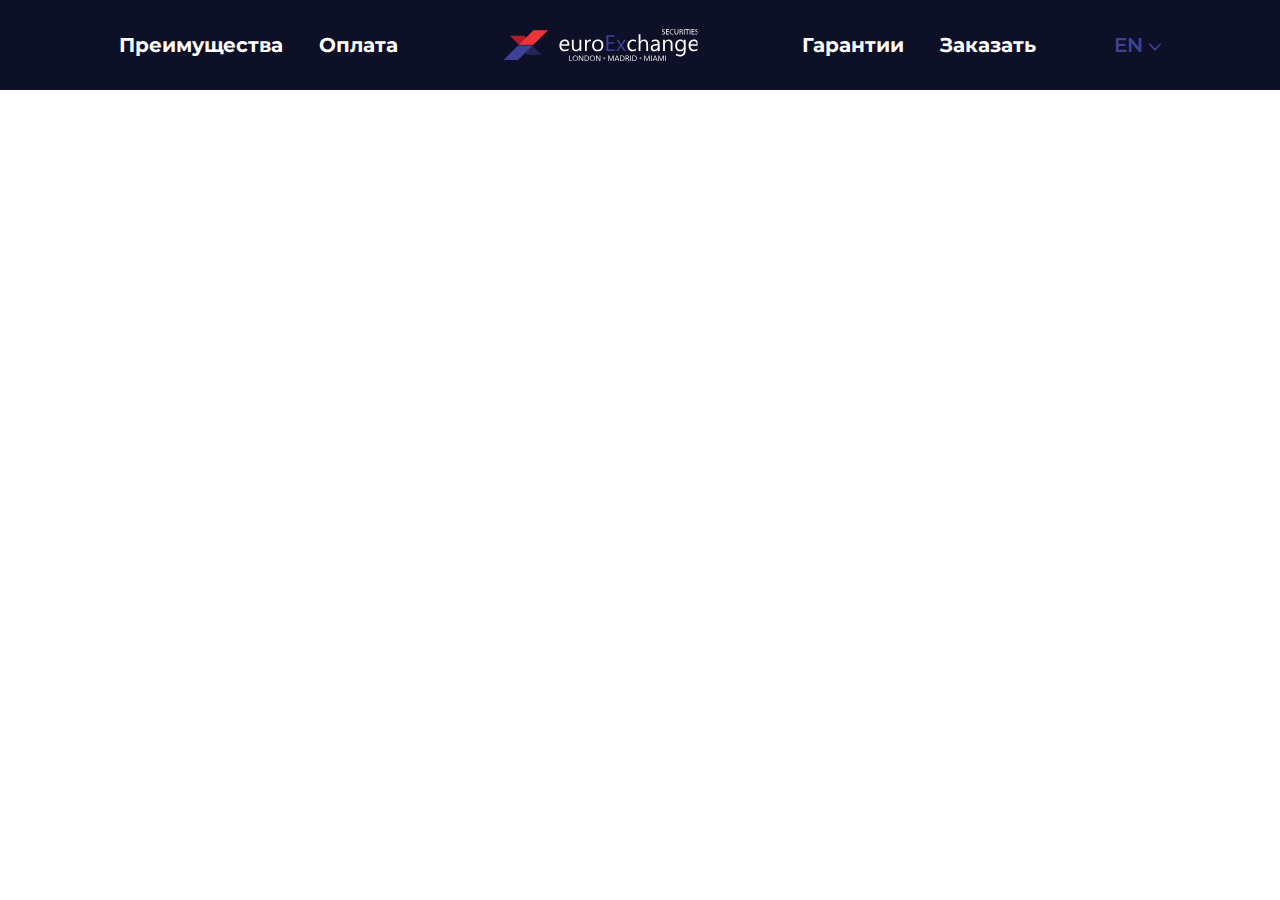
==== index.html @ 2d54ee31 "Add files via upload" ====
<!DOCTYPE html>
<html lang="ru">

<head>
	<meta charset="UTF-8">
	<meta http-equiv="X-UA-Compatible" content="IE=edge">
	<meta name="viewport" content="width=device-width, initial-scale=1.0">
	<title data-lang="home_page-title">euroExchange</title>
	<link rel="stylesheet" href="css/style.min.css">
</head>

<body>
	<div class="wrapper">
		<header class="header">
			<div class="header__container">
				<div class="header__logo-mobile">
					<a href="#" class="menu__link menu__link_logo">
						<img src="./img/header/logo.svg" alt="Логотип euro">
					</a>
				</div>
				<div class="header__menu menu">
					<nav class="menu__body">
						<ul class="menu__list">
							<li class="menu__item"><a href="#" class="menu__link">Преимущества</a></li>
							<li class="menu__item"><a href="#" class="menu__link">Оплата</a></li>
							<li class="menu__item menu__item_logo">
								<a href="#" class="menu__link menu__link_logo">
									<img src="./img/header/logo.svg" alt="Логотип euro">
								</a>
							</li>
							<li class="menu__item"><a href="#" class="menu__link">Гарантии</a></li>
							<li class="menu__item"><a href="#" class="menu__link">Заказать</a></li>
						</ul>
					</nav>
				</div>
				<div class="header__actions  actions-header__dropdown">
					<div class="actions-header__select">
						<span class="actions-header__selected">EN</span>
						<div class="actions-header__caret">
							<svg width="12" height="10" viewBox="0 0 10 6" fill="" xmlns="http://www.w3.org/2000/svg">
								<path
									d="M0.197629 0.207851C0.329381 0.0692835 0.485376 -4.15897e-07 0.665613 -4.08019e-07C0.84585 -4.00141e-07 1.00167 0.0692836 1.13307 0.207852L4.99341 4.26789L8.86693 0.193995C8.9899 0.0646649 9.14361 -3.7434e-08 9.32806 -2.93713e-08C9.51252 -2.13086e-08 9.67062 0.069284 9.80237 0.207852C9.93412 0.34642 10 0.510484 10 0.700045C10 0.889606 9.93412 1.05349 9.80237 1.19168L5.36232 5.84757C5.30962 5.90299 5.25253 5.94235 5.19104 5.96563C5.12956 5.98891 5.06368 6.00036 4.99341 5.99999C4.92314 5.99999 4.85727 5.98835 4.79578 5.96507C4.7343 5.94179 4.67721 5.90263 4.62451 5.84757L0.184454 1.17783C0.061485 1.0485 3.9638e-07 0.889051 4.04666e-07 0.69949C4.12952e-07 0.509929 0.0658766 0.34605 0.197629 0.207851Z"
									fill="" />
							</svg>
						</div>
					</div>
					<ul class="actions-header__menu-list">
						<li data-btn="en" class="actions-header__menu-item">EN</li>
						<li data-btn="ru" class="actions-header__menu-item">RU</li>
					</ul>
				</div>
				<button type="button" class="icon-menu"><span></span></button>
			</div>
		</header>
	</div>
	<script src="js/script.js"></script>
</body>

</html>
---- css/style.min.css ----
@import url("https://fonts.googleapis.com/css?family=Montserrat:regular,500,600,700,200italic,italic&display=swap");*{padding:0;margin:0;border:0}*,*:before,*:after{-webkit-box-sizing:border-box;box-sizing:border-box}:focus,:active{outline:none}a:focus,a:active{outline:none}nav,footer,header,aside{display:block}html,body{height:100%;width:100%;font-size:100%;line-height:1;font-size:14px;-ms-text-size-adjust:100%;-moz-text-size-adjust:100%;-webkit-text-size-adjust:100%}input,button,textarea{font-family:inherit}input::-ms-clear{display:none}button{cursor:pointer}button::-moz-focus-inner{padding:0;border:0}a,a:visited{text-decoration:none}a:hover{text-decoration:none}ul li{list-style:none}img{vertical-align:top}h1,h2,h3,h4,h5,h6{font-size:inherit;font-weight:inherit}table{border-collapse:collapse;border-spacing:0}body{font-family:"Montserrat", sans-serif;font-size:20px;color:#0e1028}[class*="__container"]{max-width:1200px;margin:0 auto;padding:0 15px}.wrapper{display:-webkit-box;display:-ms-flexbox;display:flex;-webkit-box-orient:vertical;-webkit-box-direction:normal;-ms-flex-direction:column;flex-direction:column;min-height:100%;overflow:hidden}.header{background:#0e1028}.header__container{display:-webkit-box;display:-ms-flexbox;display:flex;-webkit-box-align:center;-ms-flex-align:center;align-items:center;-webkit-box-pack:center;-ms-flex-pack:center;justify-content:center;min-height:60px;padding:10px 15px}@media (max-width: 992px){.header__container{-webkit-box-pack:start;-ms-flex-pack:start;justify-content:start}}.header__logo-mobile{z-index:10;width:165px;display:none}.header__logo-mobile img{max-width:100%}@media (max-width: 992px){.header__logo-mobile{display:block;margin-right:auto}}.header__menu:not(:last-child){margin-right:78px}@media (max-width: 1080px){.header__menu:not(:last-child){margin-right:36px}}@media (max-width: 992px){.header__actions_pc{display:none}}@media (max-width: 992px){.menu__body{z-index:2;position:fixed;width:100%;height:100%;top:-100%;left:0;background:#0e1028;padding:130px 30px 30px 30px;-webkit-transition:all 0.3s ease 0s;transition:all 0.3s ease 0s;overflow:auto}.menu__body::before{content:"";z-index:2;position:fixed;width:100%;top:-100%;left:0;height:85px;background:#0a0c1d;z-index:2;-webkit-transition:all 0.3s ease 0s;transition:all 0.3s ease 0s}}@media (max-width: 992px) and (max-width: 992px){.menu__body::before{height:80px}}@media (max-width: 992px){.menu__body._active{top:0}.menu__body._active::before{content:"";top:0}}.menu__list{display:block;text-align:center}@media (min-width: 993px){.menu__list{display:-webkit-box;display:-ms-flexbox;display:flex;-ms-flex-wrap:wrap;flex-wrap:wrap;-webkit-box-align:center;-ms-flex-align:center;align-items:center;-webkit-column-gap:36px;column-gap:36px}}.menu__item_logo{padding:0 68px}@media (max-width: 1080px){.menu__item_logo{padding:0px}}@media (max-width: 992px){.menu__item_logo{display:none}}@media (max-width: 992px){.menu__item{margin-bottom:30px}}.menu__link{color:#fff;font-weight:700;-webkit-transition:color 0.3s ease 0s;transition:color 0.3s ease 0s}@media (any-hover: hover){.menu__link:hover{color:#ff464f}}@media (max-width: 992px){.menu__link{font-size:30px}}.actions-header__dropdown{min-width:45px;position:relative}.actions-header__select{display:-webkit-box;display:-ms-flexbox;display:flex;gap:6px;-webkit-box-align:center;-ms-flex-align:center;align-items:center;cursor:pointer}.actions-header__selected{color:#3e4194;font-weight:600;-webkit-transition:color 0.3s ease 0s;transition:color 0.3s ease 0s}@media (any-hover: hover){.actions-header__selected:hover{color:#ff464f}}.actions-header__caret{fill:#3e4194;-webkit-transition:fill, -webkit-transform 0.3s ease 0s;transition:fill, -webkit-transform 0.3s ease 0s;transition:fill, transform 0.3s ease 0s;transition:fill, transform 0.3s ease 0s, -webkit-transform 0.3s ease 0s}.actions-header__caret.caret-rotate{-webkit-transform:rotate(180deg);transform:rotate(180deg)}@media (any-hover: hover){.actions-header__caret{-webkit-transition:fill 0.3s ease 0s;transition:fill 0.3s ease 0s}.actions-header__caret:hover{fill:#ff464f}}.actions-header__menu-list{padding:10px 5px;background:#0e1028;border-radius:4px;color:#fff;position:absolute;top:22px;left:43%;width:100%;-webkit-transform:translateX(-43%);transform:translateX(-43%);opacity:0;display:none;-webkit-transition:0.3s;transition:0.3s;z-index:1}.actions-header__menu-list.menu-open{display:block;opacity:1}.actions-header__menu-item{padding:3px 5px;border-radius:4px;cursor:pointer;-webkit-transition:all 0.3s ease 0s;transition:all 0.3s ease 0s}.actions-header__menu-item:not(:last-child){margin-bottom:18px}.actions-header__menu-item.active{background:#3e4194}@media (any-hover: hover){.actions-header__menu-item.active:hover{background:#ff464f;color:#fff}}.icon-menu{display:none;margin-left:15px}@media (max-width: 992px){.icon-menu{background:transparent;padding:11px;display:block;position:relative;width:30px;-webkit-box-flex:0;-ms-flex:0 0 30px;flex:0 0 30px;height:18px;z-index:5;cursor:pointer}.icon-menu span,.icon-menu::before,.icon-menu::after{content:"";-webkit-transition:all 0.3s ease 0s;transition:all 0.3s ease 0s;right:0;position:absolute;width:100%;height:4px;border-radius:3px;background-color:#fff}.icon-menu::before{top:0}.icon-menu::after{bottom:0}.icon-menu span{top:calc(46% - 1px)}.icon-menu._active span{width:0px}.icon-menu._active::before{top:calc(50% - 0.5px);-webkit-transform:rotate(-45deg);transform:rotate(-45deg)}.icon-menu._active::after{bottom:calc(50% - 3px);-webkit-transform:rotate(45deg);transform:rotate(45deg)}}
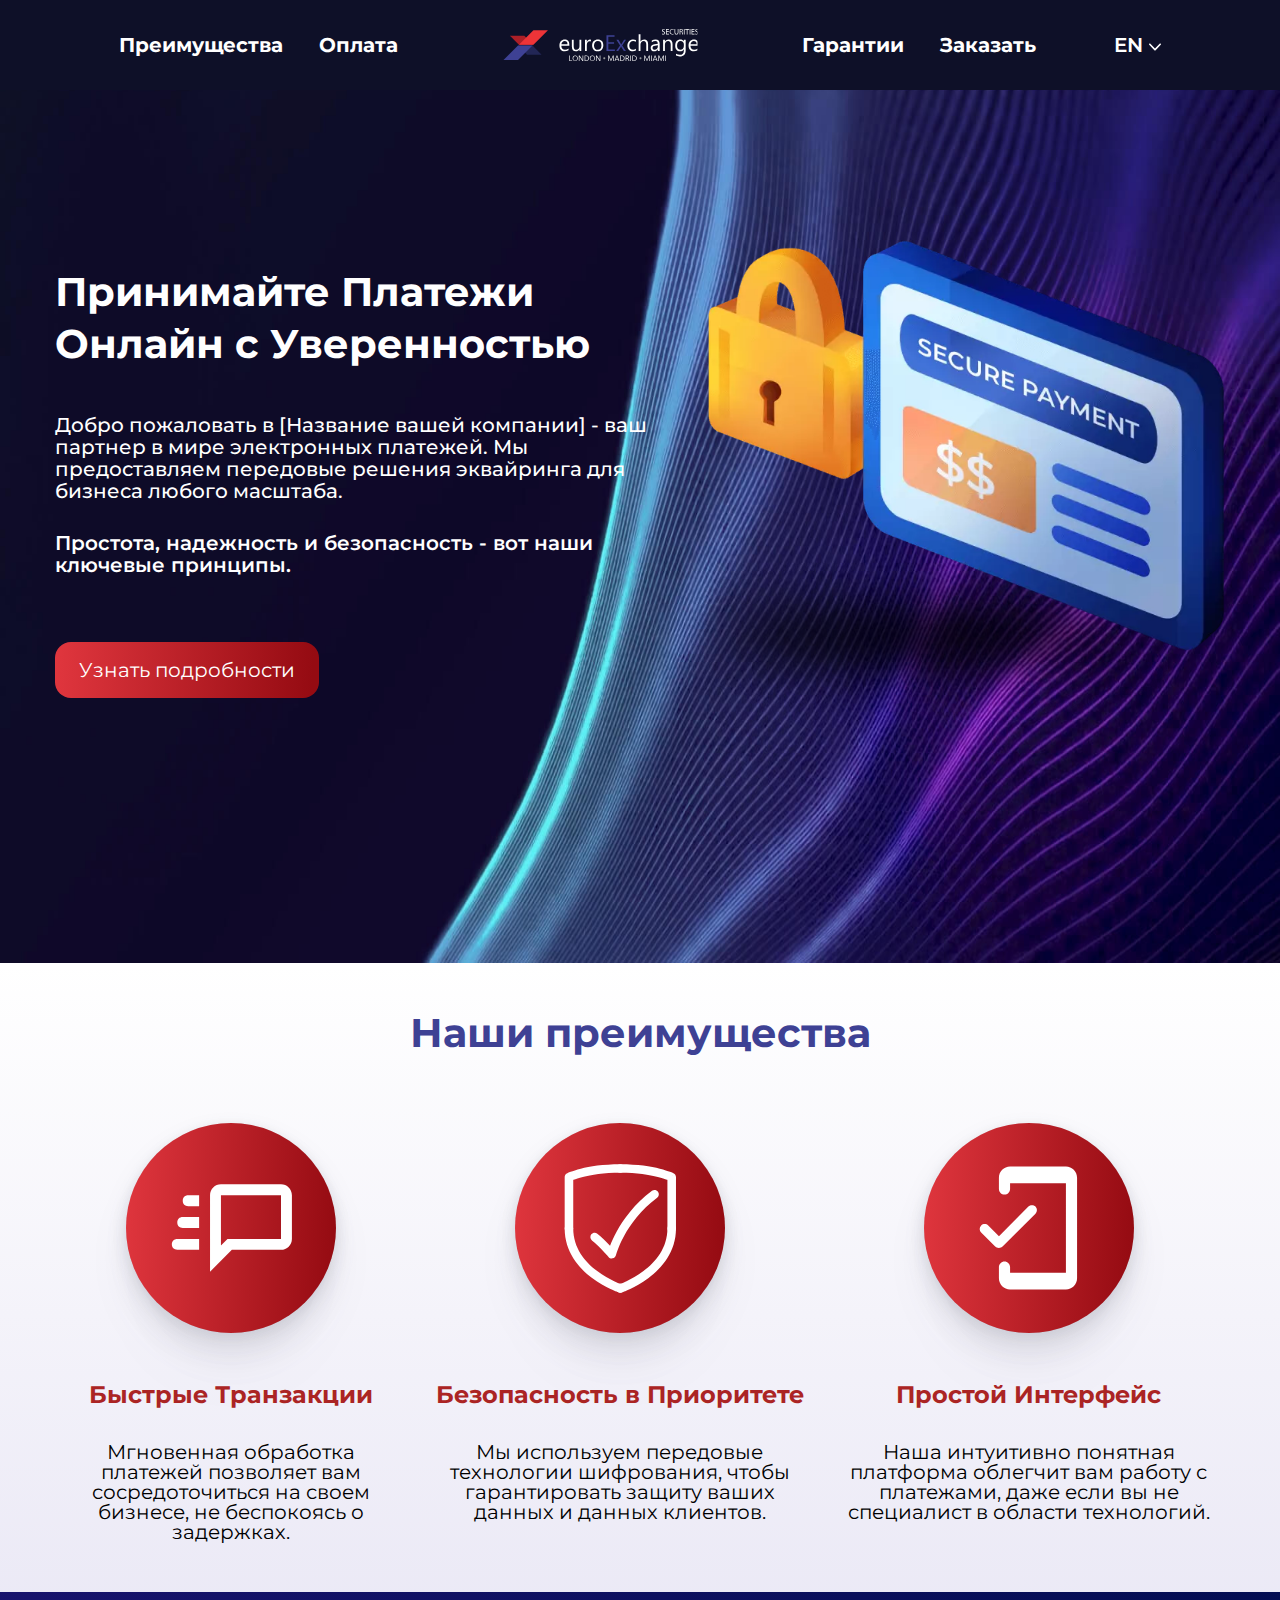
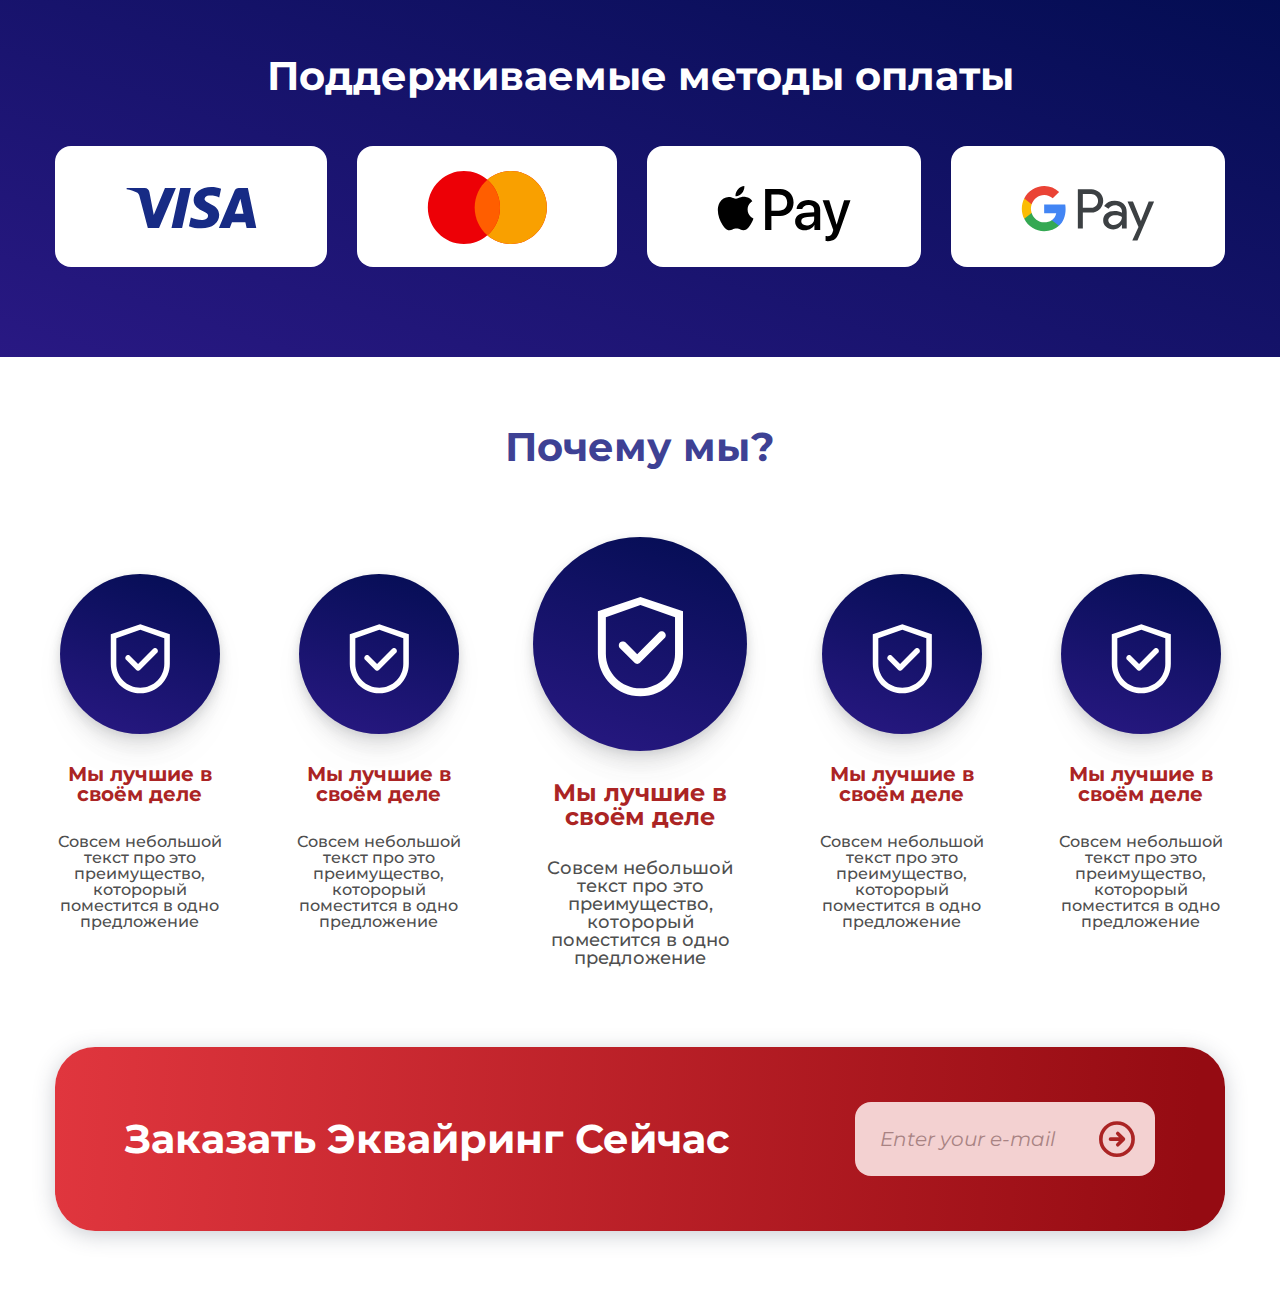
==== commit e3f4bb72: "Add files via upload" ====
--- a/index.html
+++ b/index.html
@@ -52,6 +52,166 @@
 				<button type="button" class="icon-menu"><span></span></button>
 			</div>
 		</header>
+		<main class="main">
+			<section class="hero">
+				<div class="hero__container">
+					<div class="hero__content">
+						<h1 class="hero__title title title_w">Принимайте Платежи Онлайн с Уверенностью</h1>
+						<p class="hero__desc">
+							Добро пожаловать в [Название вашей компании] - ваш партнер в мире электронных
+							платежей. Мы предоставляем передовые решения эквайринга для бизнеса любого
+							масштаба.<br>
+							<span> Простота, надежность и безопасность - вот наши ключевые принципы.</span>
+						</p>
+						<a href="#" class="hero__btn btn">Узнать подробности</a>
+					</div>
+					<picture class="hero__picture">
+						<source class="hero__img" type="image/webp" srcset="./img/hero/01.webp">
+						<img class="hero__img" src="./img/hero/01.png" alt="Защита платежей">
+					</picture>
+				</div>
+			</section>
+			<section class="advantages">
+				<div class="advantages__container">
+					<h2 class="advantages__title title title_blue">Наши преимущества</h2>
+					<div class="advantages__row">
+						<div class="advantages__column">
+							<div class="advantages__item">
+								<div class="advantages__icon">
+									<img src="./img/advantages/01.svg" alt="Быстрые транзакции">
+								</div>
+								<h3 class="advantages__label">Быстрые Транзакции</h3>
+								<p class="advantages__desc">
+									Мгновенная обработка платежей позволяет вам сосредоточиться на своем бизнесе, не беспокоясь о
+									задержках.
+								</p>
+							</div>
+						</div>
+						<div class="advantages__column">
+							<div class="advantages__item">
+								<div class="advantages__icon">
+									<img src="./img/advantages/02.svg" alt="Безопасность в Приоритете">
+								</div>
+								<h3 class="advantages__label">Безопасность в Приоритете</h3>
+								<p class="advantages__desc">
+									Мы используем передовые технологии шифрования, чтобы гарантировать
+									защиту ваших данных и данных клиентов.
+								</p>
+							</div>
+						</div>
+						<div class="advantages__column">
+							<div class="advantages__item">
+								<div class="advantages__icon">
+									<img src="./img/advantages/03.svg" alt="Быстрые транзакции">
+								</div>
+								<h3 class="advantages__label">Простой Интерфейс</h3>
+								<p class="advantages__desc">
+									Наша интуитивно понятная платформа облегчит вам работу с платежами,
+									даже если вы не специалист в области технологий.
+								</p>
+							</div>
+						</div>
+					</div>
+				</div>
+			</section>
+			<section class="payment">
+				<div class="payment__container">
+					<h2 class="payment__title title title_w">Поддерживаемые методы оплаты</h2>
+					<div class="payment__row">
+						<div class="payment__item">
+							<img src="./img/payment/01.svg" alt="Visa">
+						</div>
+						<div class="payment__item">
+							<img src="./img/payment/02.svg" alt="Mastercard">
+						</div>
+						<div class="payment__item">
+							<img src="./img/payment/03.svg" alt="ApplePay">
+						</div>
+						<div class="payment__item">
+							<img src="./img/payment/04.svg" alt="GooglePay">
+						</div>
+					</div>
+				</div>
+			</section>
+			<section class="why-us">
+				<div class="why-us__container">
+					<h2 class="why-us__title title title_blue">Почему мы?</h2>
+					<div class="why-us__row">
+						<div class="why-us__column">
+							<div class="why-us__item">
+								<div class="why-us__icon">
+									<img src="./img/why-us/01.svg" alt="Отличительная черта">
+								</div>
+								<h3 class="why-us__label">Мы лучшие в своём деле</h3>
+								<p class="why-us__desc">
+									Совсем небольшой текст про это преимущество, которорый поместится в одно
+									предложение
+								</p>
+							</div>
+						</div>
+						<div class="why-us__column">
+							<div class="why-us__item">
+								<div class="why-us__icon">
+									<img src="./img/why-us/01.svg" alt="Отличительная черта">
+								</div>
+								<h3 class="why-us__label">Мы лучшие в своём деле</h3>
+								<p class="why-us__desc">
+									Совсем небольшой текст про это преимущество, которорый поместится в одно
+									предложение
+								</p>
+							</div>
+						</div>
+						<div class="why-us__column why-us__column_main">
+							<div class="why-us__item">
+								<div class="why-us__icon why-us__icon_main">
+									<img src="./img/why-us/01.svg" alt="Отличительная черта">
+								</div>
+								<h3 class="why-us__label why-us__label_main">Мы лучшие в своём деле</h3>
+								<p class="why-us__desc why-us__desc_main">
+									Совсем небольшой текст про это преимущество, которорый поместится в одно
+									предложение
+								</p>
+							</div>
+						</div>
+						<div class="why-us__column">
+							<div class="why-us__item">
+								<div class="why-us__icon">
+									<img src="./img/why-us/01.svg" alt="Отличительная черта">
+								</div>
+								<h3 class="why-us__label">Мы лучшие в своём деле</h3>
+								<p class="why-us__desc">
+									Совсем небольшой текст про это преимущество, которорый поместится в одно
+									предложение
+								</p>
+							</div>
+						</div>
+						<div class="why-us__column">
+							<div class="why-us__item">
+								<div class="why-us__icon">
+									<img src="./img/why-us/01.svg" alt="Отличительная черта">
+								</div>
+								<h3 class="why-us__label">Мы лучшие в своём деле</h3>
+								<p class="why-us__desc">
+									Совсем небольшой текст про это преимущество, которорый поместится в одно
+									предложение
+								</p>
+							</div>
+						</div>
+					</div>
+					<form class="why-us__form">
+						<div class="why-us__wrapper">
+							<h2 class="why-us__title why-us__title_nb title title_w">Заказать Эквайринг Сейчас</h2>
+							<label for="" class="why-us__label">
+								<input type="email" required placeholder="Enter your e-mail" class="why-us__input">
+								<button class="why-us__form-btn">
+									<img src="./img/why-us/btn.svg" alt="Кнопка отправить">
+								</button>
+							</label>
+						</div>
+					</form>
+				</div>
+			</section>
+		</main>
 	</div>
 	<script src="js/script.js"></script>
 </body>
--- a/css/style.min.css
+++ b/css/style.min.css
@@ -1,6 +1,6 @@
-@import url("https://fonts.googleapis.com/css?family=Montserrat:regular,500,600,700,200italic,italic&display=swap");*{padding:0;margin:0;border:0}*,*:before,*:after{-webkit-box-sizing:border-box;box-sizing:border-box}:focus,:active{outline:none}a:focus,a:active{outline:none}nav,footer,header,aside{display:block}html,body{height:100%;width:100%;font-size:100%;line-height:1;font-size:14px;-ms-text-size-adjust:100%;-moz-text-size-adjust:100%;-webkit-text-size-adjust:100%}input,button,textarea{font-family:inherit}input::-ms-clear{display:none}button{cursor:pointer}button::-moz-focus-inner{padding:0;border:0}a,a:visited{text-decoration:none}a:hover{text-decoration:none}ul li{list-style:none}img{vertical-align:top}h1,h2,h3,h4,h5,h6{font-size:inherit;font-weight:inherit}table{border-collapse:collapse;border-spacing:0}body{font-family:"Montserrat", sans-serif;font-size:20px;color:#0e1028}[class*="__container"]{max-width:1200px;margin:0 auto;padding:0 15px}.wrapper{display:-webkit-box;display:-ms-flexbox;display:flex;-webkit-box-orient:vertical;-webkit-box-direction:normal;-ms-flex-direction:column;flex-direction:column;min-height:100%;overflow:hidden}.header{background:#0e1028}.header__container{display:-webkit-box;display:-ms-flexbox;display:flex;-webkit-box-align:center;-ms-flex-align:center;align-items:center;-webkit-box-pack:center;-ms-flex-pack:center;justify-content:center;min-height:60px;padding:10px 15px}@media (max-width: 992px){.header__container{-webkit-box-pack:start;-ms-flex-pack:start;justify-content:start}}.header__logo-mobile{z-index:10;width:165px;display:none}.header__logo-mobile img{max-width:100%}@media (max-width: 992px){.header__logo-mobile{display:block;margin-right:auto}}.header__menu:not(:last-child){margin-right:78px}@media (max-width: 1080px){.header__menu:not(:last-child){margin-right:36px}}@media (max-width: 992px){.header__actions_pc{display:none}}@media (max-width: 992px){.menu__body{z-index:2;position:fixed;width:100%;height:100%;top:-100%;left:0;background:#0e1028;padding:130px 30px 30px 30px;-webkit-transition:all 0.3s ease 0s;transition:all 0.3s ease 0s;overflow:auto}.menu__body::before{content:"";z-index:2;position:fixed;width:100%;top:-100%;left:0;height:85px;background:#0a0c1d;z-index:2;-webkit-transition:all 0.3s ease 0s;transition:all 0.3s ease 0s}}@media (max-width: 992px) and (max-width: 992px){.menu__body::before{height:80px}}@media (max-width: 992px){.menu__body._active{top:0}.menu__body._active::before{content:"";top:0}}.menu__list{display:block;text-align:center}@media (min-width: 993px){.menu__list{display:-webkit-box;display:-ms-flexbox;display:flex;-ms-flex-wrap:wrap;flex-wrap:wrap;-webkit-box-align:center;-ms-flex-align:center;align-items:center;-webkit-column-gap:36px;column-gap:36px}}.menu__item_logo{padding:0 68px}@media (max-width: 1080px){.menu__item_logo{padding:0px}}@media (max-width: 992px){.menu__item_logo{display:none}}@media (max-width: 992px){.menu__item{margin-bottom:30px}}.menu__link{color:#fff;font-weight:700;-webkit-transition:color 0.3s ease 0s;transition:color 0.3s ease 0s}@media (any-hover: hover){.menu__link:hover{color:#ff464f}}@media (max-width: 992px){.menu__link{font-size:30px}}.actions-header__dropdown{min-width:45px;position:relative}.actions-header__select{display:-webkit-box;display:-ms-flexbox;display:flex;gap:6px;-webkit-box-align:center;-ms-flex-align:center;align-items:center;cursor:pointer}.actions-header__selected{color:#3e4194;font-weight:600;-webkit-transition:color 0.3s ease 0s;transition:color 0.3s ease 0s}@media (any-hover: hover){.actions-header__selected:hover{color:#ff464f}}.actions-header__caret{fill:#3e4194;-webkit-transition:fill,+@import url("https://fonts.googleapis.com/css?family=Montserrat:regular,500,600,700,200italic,italic&display=swap");*{padding:0;margin:0;border:0}*,*:before,*:after{-webkit-box-sizing:border-box;box-sizing:border-box}:focus,:active{outline:none}a:focus,a:active{outline:none}nav,footer,header,aside{display:block}html,body{height:100%;width:100%;font-size:100%;line-height:1;font-size:14px;-ms-text-size-adjust:100%;-moz-text-size-adjust:100%;-webkit-text-size-adjust:100%}input,button,textarea{font-family:inherit}input::-ms-clear{display:none}button{cursor:pointer}button::-moz-focus-inner{padding:0;border:0}a,a:visited{text-decoration:none}a:hover{text-decoration:none}ul li{list-style:none}img{vertical-align:top}h1,h2,h3,h4,h5,h6{font-size:inherit;font-weight:inherit}table{border-collapse:collapse;border-spacing:0}body{font-family:"Montserrat", sans-serif;font-size:20px;color:#0e1028}[class*="__container"]{max-width:1200px;margin:0 auto;padding:0 15px}.title{font-size:40px;font-weight:700}@media (max-width: 992px){.title{text-align:center}.title:not(:last-child){margin-bottom:50px}}@media (max-width: 767px){.title{font-size:28px}}.title_w{color:#fff}.title_blue{color:#3e4194}.btn{display:inline-block;color:#fff;background:linear-gradient(273deg, #950b12 2.78%, #e2373f 102.26%);padding:18px 24px;border-radius:16px;-webkit-transition:-webkit-transform 0.3s ease 0s;transition:-webkit-transform 0.3s ease 0s;transition:transform 0.3s ease 0s;transition:transform 0.3s ease 0s, -webkit-transform 0.3s ease 0s;text-align:center;cursor:pointer}@media (any-hover: hover){.btn:hover{-webkit-transform:scale(1.05);transform:scale(1.05)}}@media (max-width: 992px){.btn{text-align:center}}@media (max-width: 767px){.btn{font-size:16px}}.wrapper{display:-webkit-box;display:-ms-flexbox;display:flex;-webkit-box-orient:vertical;-webkit-box-direction:normal;-ms-flex-direction:column;flex-direction:column;min-height:100%;overflow:hidden}.header{position:fixed;z-index:9999;width:100%;top:0;left:0;background:#0e1028}.header__container{display:-webkit-box;display:-ms-flexbox;display:flex;-webkit-box-align:center;-ms-flex-align:center;align-items:center;-webkit-box-pack:center;-ms-flex-pack:center;justify-content:center;min-height:60px;padding:10px 15px}@media (max-width: 992px){.header__container{-webkit-box-pack:start;-ms-flex-pack:start;justify-content:start}}.header__logo-mobile{z-index:10;width:165px;display:none}.header__logo-mobile img{max-width:100%}@media (max-width: 992px){.header__logo-mobile{display:block;margin-right:auto}}.header__menu:not(:last-child){margin-right:78px}@media (max-width: 1080px){.header__menu:not(:last-child){margin-right:36px}}@media (max-width: 992px){.header__actions_pc{display:none}}@media (max-width: 992px){.menu__body{z-index:2;position:fixed;width:100%;height:100%;top:-100%;left:0;background:#0e1028;padding:130px 30px 30px 30px;-webkit-transition:all 0.3s ease 0s;transition:all 0.3s ease 0s;overflow:auto}.menu__body::before{content:"";z-index:2;position:fixed;width:100%;top:-100%;left:0;height:85px;background:#0a0c1d;z-index:2;-webkit-transition:all 0.3s ease 0s;transition:all 0.3s ease 0s}}@media (max-width: 992px) and (max-width: 992px){.menu__body::before{height:80px}}@media (max-width: 992px){.menu__body._active{top:0}.menu__body._active::before{content:"";top:0}}.menu__list{display:block;text-align:center}@media (min-width: 993px){.menu__list{display:-webkit-box;display:-ms-flexbox;display:flex;-ms-flex-wrap:wrap;flex-wrap:wrap;-webkit-box-align:center;-ms-flex-align:center;align-items:center;-webkit-column-gap:36px;column-gap:36px}}.menu__item_logo{padding:0 68px}@media (max-width: 1080px){.menu__item_logo{padding:0px}}@media (max-width: 992px){.menu__item_logo{display:none}}@media (max-width: 992px){.menu__item{margin-bottom:30px}}.menu__link{color:#fff;font-weight:700;-webkit-transition:color 0.3s ease 0s;transition:color 0.3s ease 0s}@media (any-hover: hover){.menu__link:hover{color:#ff464f}}@media (max-width: 992px){.menu__link{font-size:30px}}.actions-header__dropdown{min-width:45px;position:relative}.actions-header__select{display:-webkit-box;display:-ms-flexbox;display:flex;gap:6px;-webkit-box-align:center;-ms-flex-align:center;align-items:center;cursor:pointer}.actions-header__selected{color:#fff;font-weight:600;-webkit-transition:color 0.3s ease 0s;transition:color 0.3s ease 0s}@media (any-hover: hover){.actions-header__selected:hover{color:#ff464f}}.actions-header__caret{fill:#fff;-webkit-transition:fill,  -webkit-transform 0.3s ease 0s;transition:fill,  -webkit-transform 0.3s ease 0s;transition:fill,  transform 0.3s ease 0s;transition:fill,  transform 0.3s ease 0s,- -webkit-transform 0.3s ease 0s}.actions-header__caret.caret-rotate{-webkit-transform:rotate(180deg);transform:rotate(180deg)}@media (any-hover: hover){.actions-header__caret{-webkit-transition:fill 0.3s ease 0s;transition:fill 0.3s ease 0s}.actions-header__caret:hover{fill:#ff464f}}.actions-header__menu-list{padding:10px 5px;background:#0e1028;border-radius:4px;color:#fff;position:absolute;top:22px;left:43%;width:100%;-webkit-transform:translateX(-43%);transform:translateX(-43%);opacity:0;display:none;-webkit-transition:0.3s;transition:0.3s;z-index:1}.actions-header__menu-list.menu-open{display:block;opacity:1}.actions-header__menu-item{padding:3px 5px;border-radius:4px;cursor:pointer;-webkit-transition:all 0.3s ease 0s;transition:all 0.3s ease 0s}.actions-header__menu-item:not(:last-child){margin-bottom:18px}.actions-header__menu-item.active{background:#3e4194}@media (any-hover: hover){.actions-header__menu-item.active:hover{background:#ff464f;color:#fff}}.icon-menu{display:none;margin-left:15px}@media (max-width: 992px){.icon-menu{background:transparent;padding:11px;display:block;position:relative;width:30px;-webkit-box-flex:0;-ms-flex:0 0 30px;flex:0 0 30px;height:18px;z-index:5;cursor:pointer}.icon-menu span,.icon-menu::before,.icon-menu::after{content:"";-webkit-transition:all 0.3s ease 0s;transition:all 0.3s ease 0s;right:0;position:absolute;width:100%;height:4px;border-radius:3px;background-color:#fff}.icon-menu::before{top:0}.icon-menu::after{bottom:0}.icon-menu span{top:calc(46% - 1px)}.icon-menu._active span{width:0px}.icon-menu._active::before{top:calc(50% - 0.5px);-webkit-transform:rotate(-45deg);transform:rotate(-45deg)}.icon-menu._active::after{bottom:calc(50% - 3px);-webkit-transform:rotate(45deg);transform:rotate(45deg)}}
+ -webkit-transform 0.3s ease 0s}.actions-header__caret.caret-rotate{-webkit-transform:rotate(180deg);transform:rotate(180deg)}@media (any-hover: hover){.actions-header__caret{-webkit-transition:fill 0.3s ease 0s;transition:fill 0.3s ease 0s}.actions-header__caret:hover{fill:#ff464f}}.actions-header__menu-list{padding:10px 5px;background:#ff464f;border-radius:4px;color:#0e1028;position:absolute;top:22px;left:43%;width:100%;-webkit-transform:translateX(-43%);transform:translateX(-43%);opacity:0;display:none;-webkit-transition:0.3s;transition:0.3s;z-index:1}.actions-header__menu-list.menu-open{display:block;opacity:1}.actions-header__menu-item{padding:3px 5px;border-radius:4px;cursor:pointer;-webkit-transition:all 0.3s ease 0s;transition:all 0.3s ease 0s}.actions-header__menu-item:not(:last-child){margin-bottom:18px}.actions-header__menu-item.active{background:#fff}@media (any-hover: hover){.actions-header__menu-item.active:hover{background:#0e1028;color:#fff}}.icon-menu{display:none;margin-left:15px}@media (max-width: 992px){.icon-menu{background:transparent;padding:11px;display:block;position:relative;width:30px;-webkit-box-flex:0;-ms-flex:0 0 30px;flex:0 0 30px;height:18px;z-index:5;cursor:pointer}.icon-menu span,.icon-menu::before,.icon-menu::after{content:"";-webkit-transition:all 0.3s ease 0s;transition:all 0.3s ease 0s;right:0;position:absolute;width:100%;height:4px;border-radius:3px;background-color:#fff}.icon-menu::before{top:0}.icon-menu::after{bottom:0}.icon-menu span{top:calc(46% - 1px)}.icon-menu._active span{width:0px}.icon-menu._active::before{top:calc(50% - 0.5px);-webkit-transform:rotate(-45deg);transform:rotate(-45deg)}.icon-menu._active::after{bottom:calc(50% - 3px);-webkit-transform:rotate(45deg);transform:rotate(45deg)}}.hero{padding:240px 0 240px 0;background:url("../img/hero/bg.jpg") 0 0/100% 100% no-repeat,#0e0b27}@media (max-width: 525px){.hero{background:url("../img/hero/bg-mob.png") 0 0/100% 100% no-repeat,#0e0b27}}@media (max-width: 992px){.hero{padding:180px 0 0 0}}@media (max-width: 767px){.hero{padding:120px 0 0 0}}@media (max-width: 525px){.hero{padding:120px 0 60px 0}}@media (max-width: 480px){.hero{padding:110px 0 50px 0}}.hero__container{display:-webkit-box;display:-ms-flexbox;display:flex;-webkit-box-align:center;-ms-flex-align:center;align-items:center}@media (max-width: 992px){.hero__container{-webkit-box-orient:vertical;-webkit-box-direction:normal;-ms-flex-direction:column;flex-direction:column;row-gap:30px}}.hero__content{-webkit-box-flex:0;-ms-flex:0 0 51%;flex:0 0 51%;margin-right:20px}@media (max-width: 992px){.hero__content{display:-webkit-box;display:-ms-flexbox;display:flex;-webkit-box-orient:vertical;-webkit-box-direction:normal;-ms-flex-direction:column;flex-direction:column;-webkit-box-flex:1;-ms-flex:1 1 100%;flex:1 1 100%;margin-right:0px}}.hero__title{line-height:130%}.hero__title:not(:last-child){margin-bottom:44px}@media (max-width: 992px){.hero__title{text-align:center}.hero__title:not(:last-child){margin-bottom:30px}}@media (max-width: 767px){.hero__title{font-size:32px}}.hero__desc{font-size:20px;font-weight:500;color:#fff;line-height:110%}.hero__desc span{display:inline-block;font-weight:600;padding-top:30px}.hero__desc:not(:last-child){margin-bottom:66px}@media (max-width: 992px){.hero__desc{text-align:center}.hero__desc:not(:last-child){margin-bottom:30px}}@media (max-width: 767px){.hero__desc{font-size:16px}}.hero__btn{-ms-flex-item-align:center;-ms-grid-row-align:center;align-self:center}.hero__picture img{max-width:100%}@media (max-width: 525px){.hero__picture{display:none}}.advantages{position:relative;overflow:hidden;z-index:1;padding:50px 0 50px 0;background:-webkit-gradient(linear, left bottom, left top, from(rgba(157,148,210,0.2)), to(rgba(0,0,0,0))),#fff;background:linear-gradient(0deg, rgba(157,148,210,0.2) 0%, rgba(0,0,0,0) 100%),#fff}@media (min-width: 1459px){.advantages::before{content:"";position:absolute;width:265px;height:100%;top:0;left:0;background:url("../img/advantages/l-dec.svg") 0 0 no-repeat}.advantages::after{content:"";position:absolute;width:180px;height:100%;top:0;right:0;background:url("../img/advantages/r-dec.svg") 0 0 no-repeat}}.advantages__title{text-align:center}.advantages__title:not(:last-child){margin-bottom:70px}@media (max-width: 992px){.advantages__title:not(:last-child){margin-bottom:50px}}.advantages__row{display:-webkit-box;display:-ms-flexbox;display:flex;gap:28px}@media (max-width: 767px){.advantages__row{-webkit-box-orient:vertical;-webkit-box-direction:normal;-ms-flex-direction:column;flex-direction:column}}.advantages__item{display:-webkit-box;display:-ms-flexbox;display:flex;-webkit-box-orient:vertical;-webkit-box-direction:normal;-ms-flex-direction:column;flex-direction:column;-webkit-box-align:center;-ms-flex-align:center;align-items:center;text-align:center}.advantages__icon{background:linear-gradient(273deg, #950b12 2.78%, #e2373f 102.26%);-webkit-filter:drop-shadow(0px 0px 0px rgba(50,54,78,0.1)) drop-shadow(0px 3px 7px rgba(50,54,78,0.1)) drop-shadow(0px 13px 13px rgba(50,54,78,0.09)) drop-shadow(0px 29px 18px rgba(50,54,78,0.05)) drop-shadow(0px 52px 21px rgba(50,54,78,0.01)) drop-shadow(0px 81px 23px rgba(50,54,78,0));filter:drop-shadow(0px 0px 0px rgba(50,54,78,0.1)) drop-shadow(0px 3px 7px rgba(50,54,78,0.1)) drop-shadow(0px 13px 13px rgba(50,54,78,0.09)) drop-shadow(0px 29px 18px rgba(50,54,78,0.05)) drop-shadow(0px 52px 21px rgba(50,54,78,0.01)) drop-shadow(0px 81px 23px rgba(50,54,78,0));border-radius:100%;display:-webkit-box;display:-ms-flexbox;display:flex;-webkit-box-pack:center;-ms-flex-pack:center;justify-content:center;-webkit-box-align:center;-ms-flex-align:center;align-items:center;width:210px;height:210px}.advantages__icon:not(:last-child){margin-bottom:50px}@media (max-width: 992px){.advantages__icon{width:160px;height:160px}.advantages__icon img{width:90px;height:90px}}.advantages__label{display:block;z-index:10;color:#ab2424;font-size:24px;font-weight:700}.advantages__label:not(:last-child){margin-bottom:35px}.advantages__desc{position:relative;display:block;z-index:11;color:#000}.payment{padding:64px 0 90px 0;background:linear-gradient(18deg, #2e1a8a -13.63%, #000c4e 108.15%)}@media (max-width: 767px){.payment{padding:64px 0 80px 0}}.payment__title{text-align:center}.payment__title:not(:last-child){margin-bottom:50px}.payment__row{display:-webkit-box;display:-ms-flexbox;display:flex;-ms-flex-wrap:wrap;flex-wrap:wrap;-webkit-box-pack:center;-ms-flex-pack:center;justify-content:center;-webkit-box-align:center;-ms-flex-align:center;align-items:center;gap:30px}.payment__item{padding:40px 70px;background-color:#fff;border-radius:16px;max-height:121px}.payment__item:nth-child(2) img{margin-top:-15px}.why-us{padding:70px 0}.why-us__title{text-align:center}.why-us__title:not(:last-child){margin-bottom:70px}@media (max-width: 992px){.why-us__title:not(:last-child){margin-bottom:50px}}.why-us__title_nb:not(:last-child){margin-bottom:0px}@media (max-width: 992px){.why-us__title_nb{font-size:24px}}.why-us__row{display:-webkit-box;display:-ms-flexbox;display:flex;-webkit-box-align:center;-ms-flex-align:center;align-items:center;gap:30px 70px}.why-us__row:not(:last-child){margin-bottom:80px}@media (max-width: 1200px){.why-us__row{gap:30px 30px}}@media (max-width: 992px){.why-us__row{-webkit-box-orient:vertical;-webkit-box-direction:normal;-ms-flex-direction:column;flex-direction:column}.why-us__row:not(:last-child){margin-bottom:50px}}.why-us__item{text-align:center;display:-webkit-box;display:-ms-flexbox;display:flex;-webkit-box-orient:vertical;-webkit-box-direction:normal;-ms-flex-direction:column;flex-direction:column;-webkit-box-align:center;-ms-flex-align:center;align-items:center}.why-us__icon{background:linear-gradient(18deg, #2e1a8a -13.63%, #000c4e 108.15%);-webkit-filter:drop-shadow(0px 0px 0px rgba(32,38,49,0.1)) drop-shadow(0px 2px 5px rgba(32,38,49,0.1)) drop-shadow(0px 8px 8px rgba(32,38,49,0.09)) drop-shadow(0px 18px 11px rgba(32,38,49,0.05)) drop-shadow(0px 33px 13px rgba(32,38,49,0.01)) drop-shadow(0px 51px 14px rgba(32,38,49,0));filter:drop-shadow(0px 0px 0px rgba(32,38,49,0.1)) drop-shadow(0px 2px 5px rgba(32,38,49,0.1)) drop-shadow(0px 8px 8px rgba(32,38,49,0.09)) drop-shadow(0px 18px 11px rgba(32,38,49,0.05)) drop-shadow(0px 33px 13px rgba(32,38,49,0.01)) drop-shadow(0px 51px 14px rgba(32,38,49,0));padding:50px;border-radius:100%;width:160px;height:160px}.why-us__icon:not(:last-child){margin-bottom:30px}.why-us__icon img{height:70px;width:60px}@media (min-width: 1025px){.why-us__icon_main{padding:60px;width:214px;height:214px}.why-us__icon_main img{width:90px;height:100px}}.why-us__label{color:#ab2424;font-weight:700}.why-us__label:not(:last-child){margin-bottom:30px}@media (min-width: 1025px){.why-us__label_main{font-size:24px}}.why-us__desc{font-size:16px;color:#4f4f4f;font-weight:500}@media (min-width: 1025px){.why-us__desc_main{font-size:18px}}.why-us__form{padding:55px 70px;border-radius:40px;background:linear-gradient(273deg, #950b12 2.78%, #e2373f 102.26%);-webkit-box-shadow:0px 4px 21px 0px rgba(53,59,79,0.25);box-shadow:0px 4px 21px 0px rgba(53,59,79,0.25)}@media (max-width: 992px){.why-us__form{padding:25px}}@media (max-width: 767px){.why-us__form{border-radius:16px}}.why-us__wrapper{display:-webkit-box;display:-ms-flexbox;display:flex;-webkit-box-align:center;-ms-flex-align:center;align-items:center;-webkit-box-pack:justify;-ms-flex-pack:justify;justify-content:space-between;gap:15px}@media (max-width: 767px){.why-us__wrapper{-webkit-box-orient:vertical;-webkit-box-direction:normal;-ms-flex-direction:column;flex-direction:column}}.why-us__label{position:relative}.why-us__input{display:inline-block;padding:25px 65px 25px 25px;border-radius:16px;background:#f3d1d1;width:100%;max-width:300px;font-size:20px}.why-us__input::-webkit-input-placeholder{color:#a88383;font-style:italic;font-size:20px}.why-us__input:-ms-input-placeholder{color:#a88383;font-style:italic;font-size:20px}.why-us__input::-ms-input-placeholder{color:#a88383;font-style:italic;font-size:20px}.why-us__input::placeholder{color:#a88383;font-style:italic;font-size:20px}@media (max-width: 767px){.why-us__input{font-size:16px}.why-us__input::-webkit-input-placeholder{font-size:16px}.why-us__input:-ms-input-placeholder{font-size:16px}.why-us__input::-ms-input-placeholder{font-size:16px}.why-us__input::placeholder{font-size:16px}}.why-us__form-btn{background-color:transparent;position:absolute;width:32px;height:32px;top:25%;right:8%}
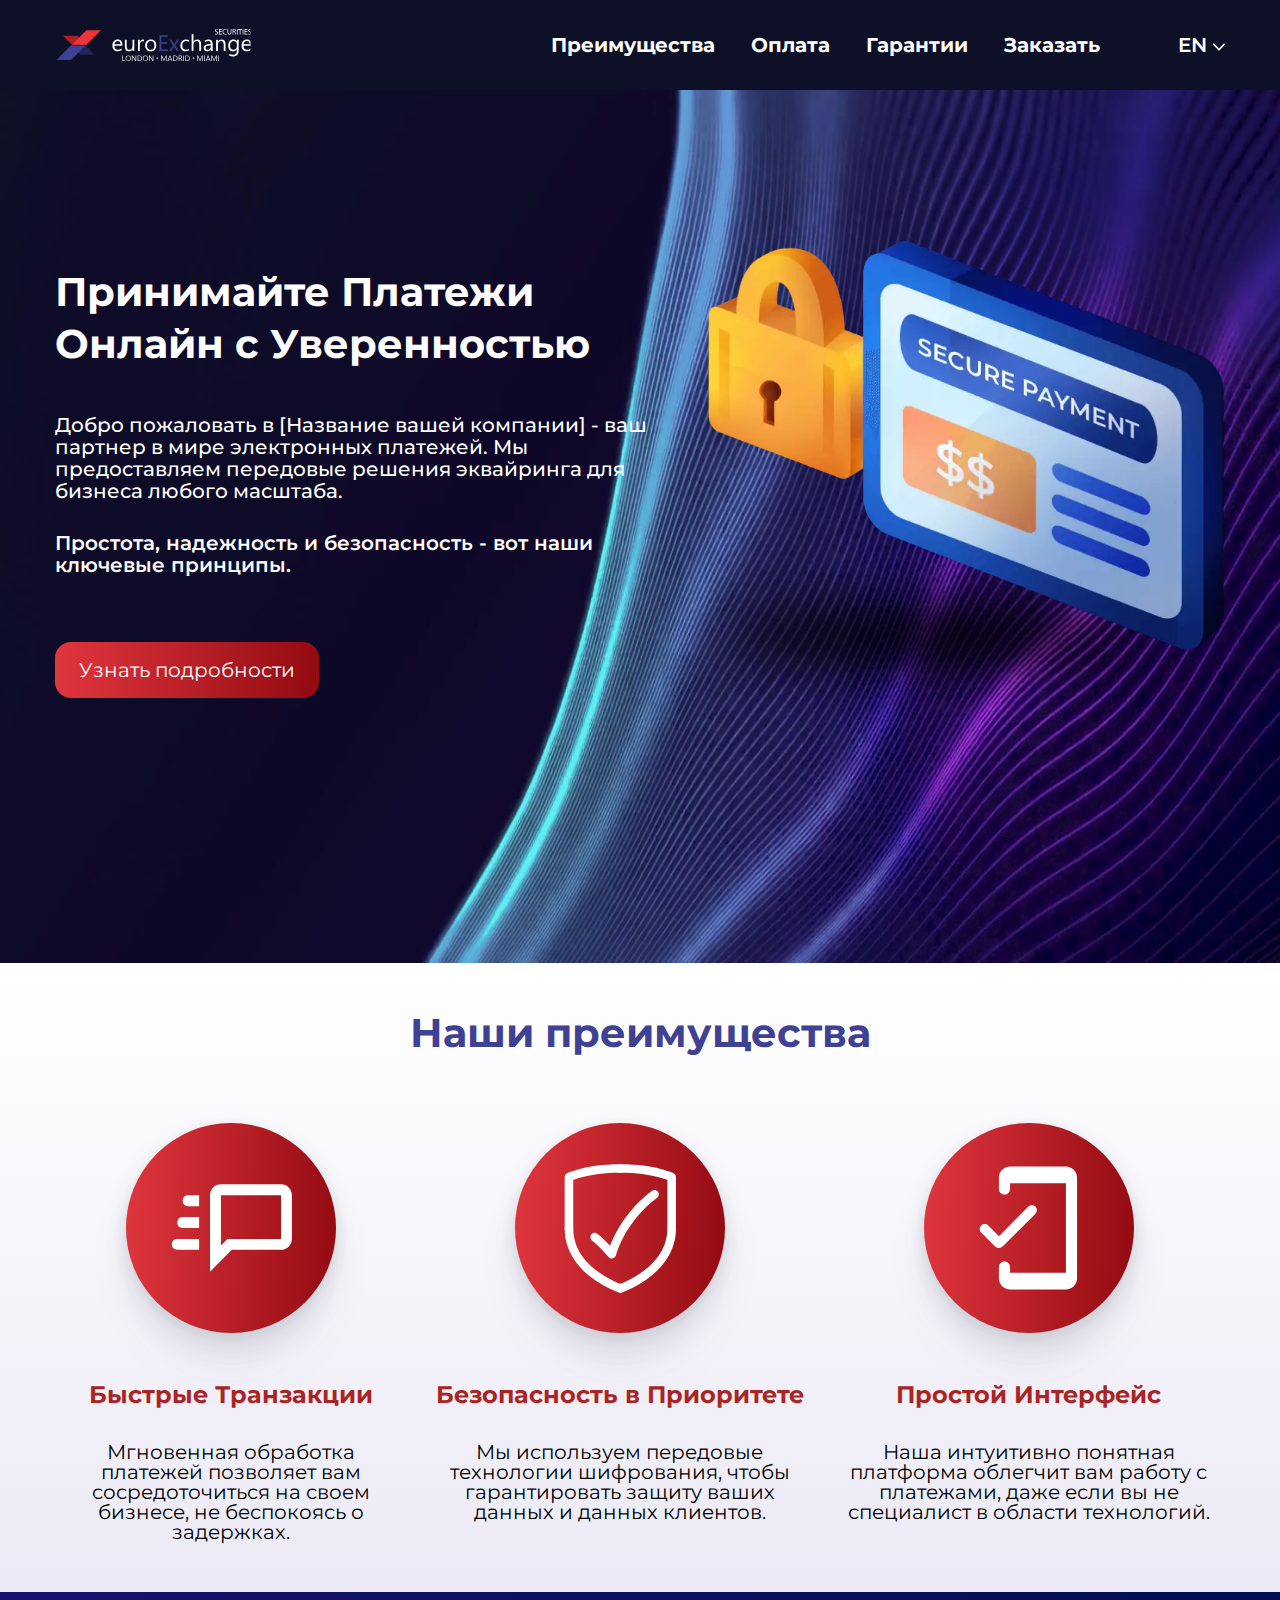
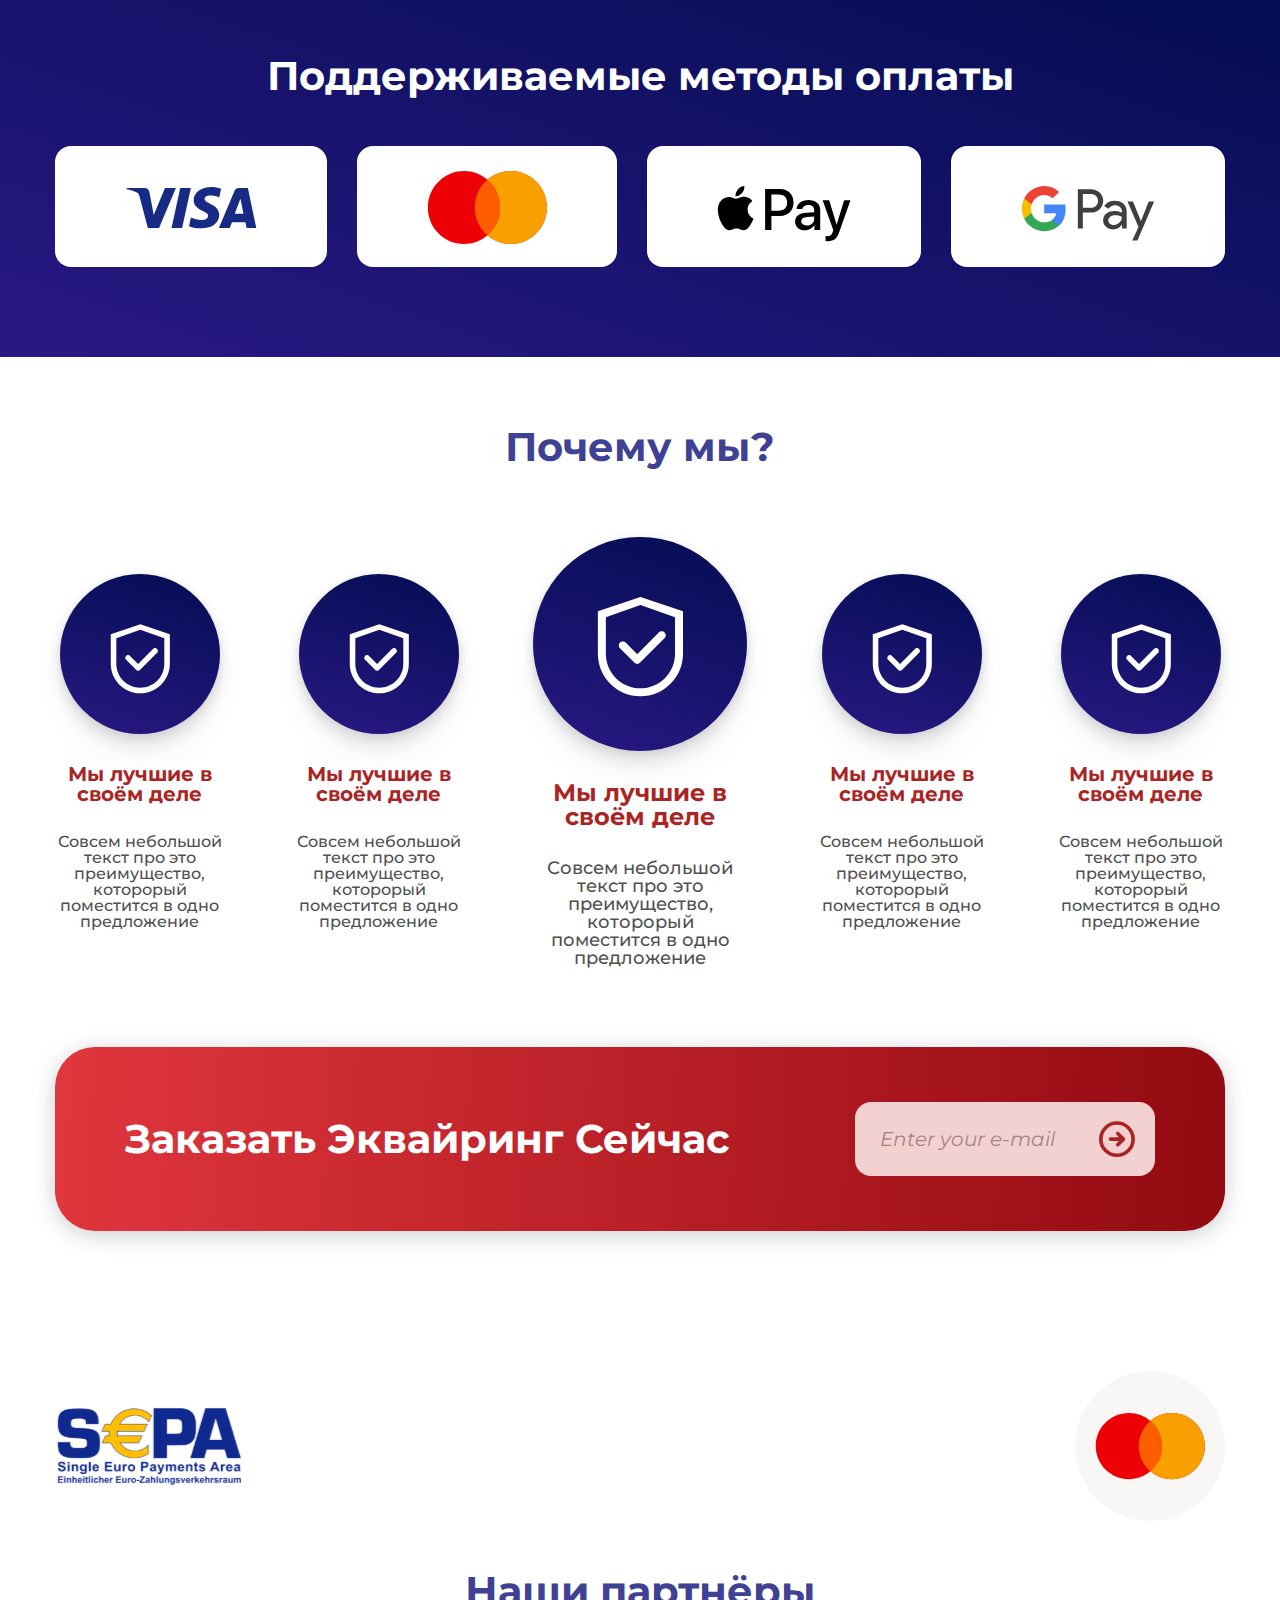
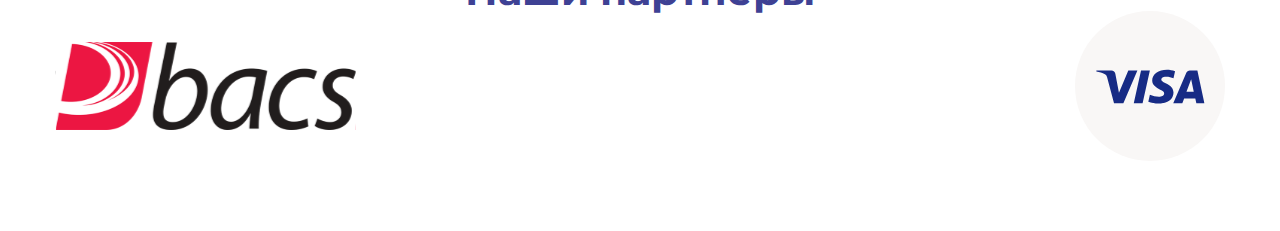
==== commit 944bafe5: "Add files via upload" ====
--- a/index.html
+++ b/index.html
@@ -13,21 +13,16 @@
 	<div class="wrapper">
 		<header class="header">
 			<div class="header__container">
-				<div class="header__logo-mobile">
-					<a href="#" class="menu__link menu__link_logo">
+				<div class="header__logo">
+					<a href="#" class="header__logo-link">
 						<img src="./img/header/logo.svg" alt="Логотип euro">
 					</a>
 				</div>
 				<div class="header__menu menu">
 					<nav class="menu__body">
 						<ul class="menu__list">
-							<li class="menu__item"><a href="#" class="menu__link">Преимущества</a></li>
+							<li class="menu__item"><a href="#advantages" class="menu__link">Преимущества</a></li>
 							<li class="menu__item"><a href="#" class="menu__link">Оплата</a></li>
-							<li class="menu__item menu__item_logo">
-								<a href="#" class="menu__link menu__link_logo">
-									<img src="./img/header/logo.svg" alt="Логотип euro">
-								</a>
-							</li>
 							<li class="menu__item"><a href="#" class="menu__link">Гарантии</a></li>
 							<li class="menu__item"><a href="#" class="menu__link">Заказать</a></li>
 						</ul>
@@ -71,7 +66,7 @@
 					</picture>
 				</div>
 			</section>
-			<section class="advantages">
+			<section id="advantages" class="advantages">
 				<div class="advantages__container">
 					<h2 class="advantages__title title title_blue">Наши преимущества</h2>
 					<div class="advantages__row">
@@ -211,6 +206,30 @@
 					</form>
 				</div>
 			</section>
+			<section class="partners">
+				<div class="partners__container">
+					<h2 class="partners__title partners__title_mob title title_blue">Наши партнёры</h2>
+					<div class="partners__body">
+						<div class="partners__row">
+							<div class="partners__item">
+								<img src="./img/partners/01.svg" alt="">
+							</div>
+							<div class="partners__item">
+								<img src="./img/partners/02.svg" alt="">
+							</div>
+						</div>
+						<h2 class="partners__title partners__title_pc title title_blue">Наши партнёры</h2>
+						<div class="partners__row">
+							<div class="partners__item">
+								<img src="./img/partners/03.svg" alt="">
+							</div>
+							<div class="partners__item">
+								<img src="./img/partners/04.svg" alt="">
+							</div>
+						</div>
+					</div>
+				</div>
+			</section>
 		</main>
 	</div>
 	<script src="js/script.js"></script>
--- a/css/style.min.css
+++ b/css/style.min.css
@@ -1,6 +1,6 @@
-@import url("https://fonts.googleapis.com/css?family=Montserrat:regular,500,600,700,200italic,italic&display=swap");*{padding:0;margin:0;border:0}*,*:before,*:after{-webkit-box-sizing:border-box;box-sizing:border-box}:focus,:active{outline:none}a:focus,a:active{outline:none}nav,footer,header,aside{display:block}html,body{height:100%;width:100%;font-size:100%;line-height:1;font-size:14px;-ms-text-size-adjust:100%;-moz-text-size-adjust:100%;-webkit-text-size-adjust:100%}input,button,textarea{font-family:inherit}input::-ms-clear{display:none}button{cursor:pointer}button::-moz-focus-inner{padding:0;border:0}a,a:visited{text-decoration:none}a:hover{text-decoration:none}ul li{list-style:none}img{vertical-align:top}h1,h2,h3,h4,h5,h6{font-size:inherit;font-weight:inherit}table{border-collapse:collapse;border-spacing:0}body{font-family:"Montserrat", sans-serif;font-size:20px;color:#0e1028}[class*="__container"]{max-width:1200px;margin:0 auto;padding:0 15px}.title{font-size:40px;font-weight:700}@media (max-width: 992px){.title{text-align:center}.title:not(:last-child){margin-bottom:50px}}@media (max-width: 767px){.title{font-size:28px}}.title_w{color:#fff}.title_blue{color:#3e4194}.btn{display:inline-block;color:#fff;background:linear-gradient(273deg, #950b12 2.78%, #e2373f 102.26%);padding:18px 24px;border-radius:16px;-webkit-transition:-webkit-transform 0.3s ease 0s;transition:-webkit-transform 0.3s ease 0s;transition:transform 0.3s ease 0s;transition:transform 0.3s ease 0s, -webkit-transform 0.3s ease 0s;text-align:center;cursor:pointer}@media (any-hover: hover){.btn:hover{-webkit-transform:scale(1.05);transform:scale(1.05)}}@media (max-width: 992px){.btn{text-align:center}}@media (max-width: 767px){.btn{font-size:16px}}.wrapper{display:-webkit-box;display:-ms-flexbox;display:flex;-webkit-box-orient:vertical;-webkit-box-direction:normal;-ms-flex-direction:column;flex-direction:column;min-height:100%;overflow:hidden}.header{position:fixed;z-index:9999;width:100%;top:0;left:0;background:#0e1028}.header__container{display:-webkit-box;display:-ms-flexbox;display:flex;-webkit-box-align:center;-ms-flex-align:center;align-items:center;-webkit-box-pack:center;-ms-flex-pack:center;justify-content:center;min-height:60px;padding:10px 15px}@media (max-width: 992px){.header__container{-webkit-box-pack:start;-ms-flex-pack:start;justify-content:start}}.header__logo-mobile{z-index:10;width:165px;display:none}.header__logo-mobile img{max-width:100%}@media (max-width: 992px){.header__logo-mobile{display:block;margin-right:auto}}.header__menu:not(:last-child){margin-right:78px}@media (max-width: 1080px){.header__menu:not(:last-child){margin-right:36px}}@media (max-width: 992px){.header__actions_pc{display:none}}@media (max-width: 992px){.menu__body{z-index:2;position:fixed;width:100%;height:100%;top:-100%;left:0;background:#0e1028;padding:130px 30px 30px 30px;-webkit-transition:all 0.3s ease 0s;transition:all 0.3s ease 0s;overflow:auto}.menu__body::before{content:"";z-index:2;position:fixed;width:100%;top:-100%;left:0;height:85px;background:#0a0c1d;z-index:2;-webkit-transition:all 0.3s ease 0s;transition:all 0.3s ease 0s}}@media (max-width: 992px) and (max-width: 992px){.menu__body::before{height:80px}}@media (max-width: 992px){.menu__body._active{top:0}.menu__body._active::before{content:"";top:0}}.menu__list{display:block;text-align:center}@media (min-width: 993px){.menu__list{display:-webkit-box;display:-ms-flexbox;display:flex;-ms-flex-wrap:wrap;flex-wrap:wrap;-webkit-box-align:center;-ms-flex-align:center;align-items:center;-webkit-column-gap:36px;column-gap:36px}}.menu__item_logo{padding:0 68px}@media (max-width: 1080px){.menu__item_logo{padding:0px}}@media (max-width: 992px){.menu__item_logo{display:none}}@media (max-width: 992px){.menu__item{margin-bottom:30px}}.menu__link{color:#fff;font-weight:700;-webkit-transition:color 0.3s ease 0s;transition:color 0.3s ease 0s}@media (any-hover: hover){.menu__link:hover{color:#ff464f}}@media (max-width: 992px){.menu__link{font-size:30px}}.actions-header__dropdown{min-width:45px;position:relative}.actions-header__select{display:-webkit-box;display:-ms-flexbox;display:flex;gap:6px;-webkit-box-align:center;-ms-flex-align:center;align-items:center;cursor:pointer}.actions-header__selected{color:#fff;font-weight:600;-webkit-transition:color 0.3s ease 0s;transition:color 0.3s ease 0s}@media (any-hover: hover){.actions-header__selected:hover{color:#ff464f}}.actions-header__caret{fill:#fff;-webkit-transition:fill,+@import url("https://fonts.googleapis.com/css?family=Montserrat:regular,500,600,700,200italic,italic&display=swap");*{padding:0;margin:0;border:0}*,*:before,*:after{-webkit-box-sizing:border-box;box-sizing:border-box}:focus,:active{outline:none}a:focus,a:active{outline:none}nav,footer,header,aside{display:block}html,body{height:100%;width:100%;font-size:100%;line-height:1;font-size:14px;-ms-text-size-adjust:100%;-moz-text-size-adjust:100%;-webkit-text-size-adjust:100%}input,button,textarea{font-family:inherit}input::-ms-clear{display:none}button{cursor:pointer}button::-moz-focus-inner{padding:0;border:0}a,a:visited{text-decoration:none}a:hover{text-decoration:none}ul li{list-style:none}img{vertical-align:top}h1,h2,h3,h4,h5,h6{font-size:inherit;font-weight:inherit}table{border-collapse:collapse;border-spacing:0}body{font-family:"Montserrat", sans-serif;font-size:20px;color:#0e1028}body._lock{overflow:hidden}[class*="__container"]{max-width:1200px;margin:0 auto;padding:0 15px}.title{font-size:40px;font-weight:700}@media (max-width: 992px){.title{text-align:center}.title:not(:last-child){margin-bottom:50px}}@media (max-width: 767px){.title{font-size:28px}}.title_w{color:#fff}.title_blue{color:#3e4194}.btn{display:inline-block;color:#fff;background:linear-gradient(273deg, #950b12 2.78%, #e2373f 102.26%);padding:18px 24px;border-radius:16px;-webkit-transition:-webkit-transform 0.3s ease 0s;transition:-webkit-transform 0.3s ease 0s;transition:transform 0.3s ease 0s;transition:transform 0.3s ease 0s, -webkit-transform 0.3s ease 0s;text-align:center;cursor:pointer}@media (any-hover: hover){.btn:hover{-webkit-transform:scale(1.05);transform:scale(1.05)}}@media (max-width: 992px){.btn{text-align:center}}@media (max-width: 767px){.btn{font-size:16px}}.wrapper{display:-webkit-box;display:-ms-flexbox;display:flex;-webkit-box-orient:vertical;-webkit-box-direction:normal;-ms-flex-direction:column;flex-direction:column;min-height:100%;overflow:hidden}.header{position:fixed;z-index:9999;width:100%;top:0;left:0;background:#0e1028}.header__container{display:-webkit-box;display:-ms-flexbox;display:flex;-webkit-box-align:center;-ms-flex-align:center;align-items:center;min-height:60px;padding:10px 15px}.header__logo{z-index:10;-webkit-box-flex:1;-ms-flex:1 1 auto;flex:1 1 auto;margin-right:10px}.header__logo img{max-width:100%}.header__menu:not(:last-child){margin-right:78px}@media (max-width: 1080px){.header__menu:not(:last-child){margin-right:36px}}.header__actions{z-index:10}@media (max-width: 992px){.header__actions_pc{display:none}}@media (max-width: 992px){.menu__body{z-index:2;position:fixed;width:100%;height:100%;top:-100%;left:0;background:#0e1028;padding:130px 30px 30px 30px;-webkit-transition:all 0.3s ease 0s;transition:all 0.3s ease 0s;overflow:auto}.menu__body::before{content:"";z-index:2;position:fixed;width:100%;top:-100%;left:0;height:85px;background:#0a0c1d;z-index:2;-webkit-transition:all 0.3s ease 0s;transition:all 0.3s ease 0s}}@media (max-width: 992px) and (max-width: 992px){.menu__body::before{height:80px}}@media (max-width: 992px){.menu__body._active{top:0}.menu__body._active::before{content:"";top:0}}.menu__list{display:block;text-align:center}@media (min-width: 993px){.menu__list{display:-webkit-box;display:-ms-flexbox;display:flex;-ms-flex-wrap:wrap;flex-wrap:wrap;-webkit-box-align:center;-ms-flex-align:center;align-items:center;-webkit-column-gap:36px;column-gap:36px}}.menu__item_logo{padding:0 68px}@media (max-width: 1080px){.menu__item_logo{padding:0px}}@media (max-width: 992px){.menu__item_logo{display:none}}@media (max-width: 992px){.menu__item{margin-bottom:30px}}.menu__link{color:#fff;font-weight:700;-webkit-transition:color 0.3s ease 0s;transition:color 0.3s ease 0s}@media (any-hover: hover){.menu__link:hover{color:#ff464f}}@media (max-width: 992px){.menu__link{font-size:30px}}.actions-header__dropdown{min-width:45px;position:relative}.actions-header__select{display:-webkit-box;display:-ms-flexbox;display:flex;gap:6px;-webkit-box-align:center;-ms-flex-align:center;align-items:center;cursor:pointer}.actions-header__selected{color:#fff;font-weight:600;-webkit-transition:color 0.3s ease 0s;transition:color 0.3s ease 0s}@media (any-hover: hover){.actions-header__selected:hover{color:#ff464f}}.actions-header__caret{fill:#fff;-webkit-transition:fill,  -webkit-transform 0.3s ease 0s;transition:fill,  -webkit-transform 0.3s ease 0s;transition:fill,  transform 0.3s ease 0s;transition:fill,  transform 0.3s ease 0s,- -webkit-transform 0.3s ease 0s}.actions-header__caret.caret-rotate{-webkit-transform:rotate(180deg);transform:rotate(180deg)}@media (any-hover: hover){.actions-header__caret{-webkit-transition:fill 0.3s ease 0s;transition:fill 0.3s ease 0s}.actions-header__caret:hover{fill:#ff464f}}.actions-header__menu-list{padding:10px 5px;background:#ff464f;border-radius:4px;color:#0e1028;position:absolute;top:22px;left:43%;width:100%;-webkit-transform:translateX(-43%);transform:translateX(-43%);opacity:0;display:none;-webkit-transition:0.3s;transition:0.3s;z-index:1}.actions-header__menu-list.menu-open{display:block;opacity:1}.actions-header__menu-item{padding:3px 5px;border-radius:4px;cursor:pointer;-webkit-transition:all 0.3s ease 0s;transition:all 0.3s ease 0s}.actions-header__menu-item:not(:last-child){margin-bottom:18px}.actions-header__menu-item.active{background:#fff}@media (any-hover: hover){.actions-header__menu-item.active:hover{background:#0e1028;color:#fff}}.icon-menu{display:none;margin-left:15px}@media (max-width: 992px){.icon-menu{background:transparent;padding:11px;display:block;position:relative;width:30px;-webkit-box-flex:0;-ms-flex:0 0 30px;flex:0 0 30px;height:18px;z-index:5;cursor:pointer}.icon-menu span,.icon-menu::before,.icon-menu::after{content:"";-webkit-transition:all 0.3s ease 0s;transition:all 0.3s ease 0s;right:0;position:absolute;width:100%;height:4px;border-radius:3px;background-color:#fff}.icon-menu::before{top:0}.icon-menu::after{bottom:0}.icon-menu span{top:calc(46% - 1px)}.icon-menu._active span{width:0px}.icon-menu._active::before{top:calc(50% - 0.5px);-webkit-transform:rotate(-45deg);transform:rotate(-45deg)}.icon-menu._active::after{bottom:calc(50% - 3px);-webkit-transform:rotate(45deg);transform:rotate(45deg)}}.hero{padding:240px 0 240px 0;background:url("../img/hero/bg.jpg") 0 0/100% 100% no-repeat,#0e0b27}@media (max-width: 525px){.hero{background:url("../img/hero/bg-mob.png") 0 0/100% 100% no-repeat,#0e0b27}}@media (max-width: 992px){.hero{padding:180px 0 0 0}}@media (max-width: 767px){.hero{padding:120px 0 0 0}}@media (max-width: 525px){.hero{padding:120px 0 60px 0}}@media (max-width: 480px){.hero{padding:110px 0 50px 0}}.hero__container{display:-webkit-box;display:-ms-flexbox;display:flex;-webkit-box-align:center;-ms-flex-align:center;align-items:center}@media (max-width: 992px){.hero__container{-webkit-box-orient:vertical;-webkit-box-direction:normal;-ms-flex-direction:column;flex-direction:column;row-gap:30px}}.hero__content{-webkit-box-flex:0;-ms-flex:0 0 51%;flex:0 0 51%;margin-right:20px}@media (max-width: 992px){.hero__content{display:-webkit-box;display:-ms-flexbox;display:flex;-webkit-box-orient:vertical;-webkit-box-direction:normal;-ms-flex-direction:column;flex-direction:column;-webkit-box-flex:1;-ms-flex:1 1 100%;flex:1 1 100%;margin-right:0px}}.hero__title{line-height:130%}.hero__title:not(:last-child){margin-bottom:44px}@media (max-width: 992px){.hero__title{text-align:center}.hero__title:not(:last-child){margin-bottom:30px}}@media (max-width: 767px){.hero__title{font-size:32px}}.hero__desc{font-size:20px;font-weight:500;color:#fff;line-height:110%}.hero__desc span{display:inline-block;font-weight:600;padding-top:30px}.hero__desc:not(:last-child){margin-bottom:66px}@media (max-width: 992px){.hero__desc{text-align:center}.hero__desc:not(:last-child){margin-bottom:30px}}@media (max-width: 767px){.hero__desc{font-size:16px}}.hero__btn{-ms-flex-item-align:center;-ms-grid-row-align:center;align-self:center}.hero__picture img{max-width:100%}@media (max-width: 525px){.hero__picture{display:none}}.advantages{position:relative;overflow:hidden;z-index:1;padding:50px 0 50px 0;background:-webkit-gradient(linear, left bottom, left top, from(rgba(157,148,210,0.2)), to(rgba(0,0,0,0))),#fff;background:linear-gradient(0deg, rgba(157,148,210,0.2) 0%, rgba(0,0,0,0) 100%),#fff}@media (min-width: 1459px){.advantages::before{content:"";position:absolute;width:265px;height:100%;top:0;left:0;background:url("../img/advantages/l-dec.svg") 0 0 no-repeat}.advantages::after{content:"";position:absolute;width:180px;height:100%;top:0;right:0;background:url("../img/advantages/r-dec.svg") 0 0 no-repeat}}.advantages__title{text-align:center}.advantages__title:not(:last-child){margin-bottom:70px}@media (max-width: 992px){.advantages__title:not(:last-child){margin-bottom:50px}}.advantages__row{display:-webkit-box;display:-ms-flexbox;display:flex;gap:28px}@media (max-width: 767px){.advantages__row{-webkit-box-orient:vertical;-webkit-box-direction:normal;-ms-flex-direction:column;flex-direction:column}}.advantages__item{display:-webkit-box;display:-ms-flexbox;display:flex;-webkit-box-orient:vertical;-webkit-box-direction:normal;-ms-flex-direction:column;flex-direction:column;-webkit-box-align:center;-ms-flex-align:center;align-items:center;text-align:center}.advantages__icon{background:linear-gradient(273deg, #950b12 2.78%, #e2373f 102.26%);-webkit-filter:drop-shadow(0px 0px 0px rgba(50,54,78,0.1)) drop-shadow(0px 3px 7px rgba(50,54,78,0.1)) drop-shadow(0px 13px 13px rgba(50,54,78,0.09)) drop-shadow(0px 29px 18px rgba(50,54,78,0.05)) drop-shadow(0px 52px 21px rgba(50,54,78,0.01)) drop-shadow(0px 81px 23px rgba(50,54,78,0));filter:drop-shadow(0px 0px 0px rgba(50,54,78,0.1)) drop-shadow(0px 3px 7px rgba(50,54,78,0.1)) drop-shadow(0px 13px 13px rgba(50,54,78,0.09)) drop-shadow(0px 29px 18px rgba(50,54,78,0.05)) drop-shadow(0px 52px 21px rgba(50,54,78,0.01)) drop-shadow(0px 81px 23px rgba(50,54,78,0));border-radius:100%;display:-webkit-box;display:-ms-flexbox;display:flex;-webkit-box-pack:center;-ms-flex-pack:center;justify-content:center;-webkit-box-align:center;-ms-flex-align:center;align-items:center;width:210px;height:210px}.advantages__icon:not(:last-child){margin-bottom:50px}@media (max-width: 992px){.advantages__icon{width:160px;height:160px}.advantages__icon img{width:90px;height:90px}}.advantages__label{display:block;z-index:10;color:#ab2424;font-size:24px;font-weight:700}.advantages__label:not(:last-child){margin-bottom:35px}.advantages__desc{position:relative;display:block;z-index:11;color:#000}.payment{padding:64px 0 90px 0;background:linear-gradient(18deg, #2e1a8a -13.63%, #000c4e 108.15%)}@media (max-width: 767px){.payment{padding:64px 0 80px 0}}.payment__title{text-align:center}.payment__title:not(:last-child){margin-bottom:50px}.payment__row{display:-webkit-box;display:-ms-flexbox;display:flex;-ms-flex-wrap:wrap;flex-wrap:wrap;-webkit-box-pack:center;-ms-flex-pack:center;justify-content:center;-webkit-box-align:center;-ms-flex-align:center;align-items:center;gap:30px}.payment__item{padding:40px 70px;background-color:#fff;border-radius:16px;max-height:121px}.payment__item:nth-child(2) img{margin-top:-15px}.why-us{padding:70px 0}.why-us__title{text-align:center}.why-us__title:not(:last-child){margin-bottom:70px}@media (max-width: 992px){.why-us__title:not(:last-child){margin-bottom:50px}}.why-us__title_nb:not(:last-child){margin-bottom:0px}@media (max-width: 992px){.why-us__title_nb{font-size:24px}}.why-us__row{display:-webkit-box;display:-ms-flexbox;display:flex;-webkit-box-align:center;-ms-flex-align:center;align-items:center;gap:30px 70px}.why-us__row:not(:last-child){margin-bottom:80px}@media (max-width: 1200px){.why-us__row{gap:30px 30px}}@media (max-width: 992px){.why-us__row{-webkit-box-orient:vertical;-webkit-box-direction:normal;-ms-flex-direction:column;flex-direction:column}.why-us__row:not(:last-child){margin-bottom:50px}}.why-us__item{text-align:center;display:-webkit-box;display:-ms-flexbox;display:flex;-webkit-box-orient:vertical;-webkit-box-direction:normal;-ms-flex-direction:column;flex-direction:column;-webkit-box-align:center;-ms-flex-align:center;align-items:center}.why-us__icon{background:linear-gradient(18deg, #2e1a8a -13.63%, #000c4e 108.15%);-webkit-filter:drop-shadow(0px 0px 0px rgba(32,38,49,0.1)) drop-shadow(0px 2px 5px rgba(32,38,49,0.1)) drop-shadow(0px 8px 8px rgba(32,38,49,0.09)) drop-shadow(0px 18px 11px rgba(32,38,49,0.05)) drop-shadow(0px 33px 13px rgba(32,38,49,0.01)) drop-shadow(0px 51px 14px rgba(32,38,49,0));filter:drop-shadow(0px 0px 0px rgba(32,38,49,0.1)) drop-shadow(0px 2px 5px rgba(32,38,49,0.1)) drop-shadow(0px 8px 8px rgba(32,38,49,0.09)) drop-shadow(0px 18px 11px rgba(32,38,49,0.05)) drop-shadow(0px 33px 13px rgba(32,38,49,0.01)) drop-shadow(0px 51px 14px rgba(32,38,49,0));padding:50px;border-radius:100%;width:160px;height:160px}.why-us__icon:not(:last-child){margin-bottom:30px}.why-us__icon img{height:70px;width:60px}@media (min-width: 1025px){.why-us__icon_main{padding:60px;width:214px;height:214px}.why-us__icon_main img{width:90px;height:100px}}.why-us__label{color:#ab2424;font-weight:700}.why-us__label:not(:last-child){margin-bottom:30px}@media (min-width: 1025px){.why-us__label_main{font-size:24px}}.why-us__desc{font-size:16px;color:#4f4f4f;font-weight:500}@media (min-width: 1025px){.why-us__desc_main{font-size:18px}}.why-us__form{padding:55px 70px;border-radius:40px;background:linear-gradient(273deg, #950b12 2.78%, #e2373f 102.26%);-webkit-box-shadow:0px 4px 21px 0px rgba(53,59,79,0.25);box-shadow:0px 4px 21px 0px rgba(53,59,79,0.25)}@media (max-width: 992px){.why-us__form{padding:25px}}@media (max-width: 767px){.why-us__form{border-radius:16px}}.why-us__wrapper{display:-webkit-box;display:-ms-flexbox;display:flex;-webkit-box-align:center;-ms-flex-align:center;align-items:center;-webkit-box-pack:justify;-ms-flex-pack:justify;justify-content:space-between;gap:15px}@media (max-width: 767px){.why-us__wrapper{-webkit-box-orient:vertical;-webkit-box-direction:normal;-ms-flex-direction:column;flex-direction:column}}.why-us__label{position:relative}.why-us__input{display:inline-block;padding:25px 65px 25px 25px;border-radius:16px;background:#f3d1d1;width:100%;max-width:300px;font-size:20px}.why-us__input::-webkit-input-placeholder{color:#a88383;font-style:italic;font-size:20px}.why-us__input:-ms-input-placeholder{color:#a88383;font-style:italic;font-size:20px}.why-us__input::-ms-input-placeholder{color:#a88383;font-style:italic;font-size:20px}.why-us__input::placeholder{color:#a88383;font-style:italic;font-size:20px}@media (max-width: 767px){.why-us__input{font-size:16px}.why-us__input::-webkit-input-placeholder{font-size:16px}.why-us__input:-ms-input-placeholder{font-size:16px}.why-us__input::-ms-input-placeholder{font-size:16px}.why-us__input::placeholder{font-size:16px}}.why-us__form-btn{background-color:transparent;position:absolute;width:32px;height:32px;top:25%;right:8%}
+ -webkit-transform 0.3s ease 0s}.actions-header__caret.caret-rotate{-webkit-transform:rotate(180deg);transform:rotate(180deg)}@media (any-hover: hover){.actions-header__caret{-webkit-transition:fill 0.3s ease 0s;transition:fill 0.3s ease 0s}.actions-header__caret:hover{fill:#ff464f}}.actions-header__menu-list{padding:10px 5px;background:#ff464f;border-radius:4px;color:#0e1028;position:absolute;top:22px;left:43%;width:100%;-webkit-transform:translateX(-43%);transform:translateX(-43%);opacity:0;display:none;-webkit-transition:0.3s;transition:0.3s;z-index:1}.actions-header__menu-list.menu-open{display:block;opacity:1}.actions-header__menu-item{padding:3px 5px;border-radius:4px;cursor:pointer;-webkit-transition:all 0.3s ease 0s;transition:all 0.3s ease 0s}.actions-header__menu-item:not(:last-child){margin-bottom:18px}.actions-header__menu-item.active{background:#fff}@media (any-hover: hover){.actions-header__menu-item.active:hover{background:#0e1028;color:#fff}}.icon-menu{display:none;margin-left:15px}@media (max-width: 992px){.icon-menu{background:transparent;padding:11px;display:block;position:relative;width:30px;-webkit-box-flex:0;-ms-flex:0 0 30px;flex:0 0 30px;height:18px;z-index:5;cursor:pointer}.icon-menu span,.icon-menu::before,.icon-menu::after{content:"";-webkit-transition:all 0.3s ease 0s;transition:all 0.3s ease 0s;right:0;position:absolute;width:100%;height:4px;border-radius:3px;background-color:#fff}.icon-menu::before{top:0}.icon-menu::after{bottom:0}.icon-menu span{top:calc(46% - 1px)}.icon-menu._active span{width:0px}.icon-menu._active::before{top:calc(50% - 0.5px);-webkit-transform:rotate(-45deg);transform:rotate(-45deg)}.icon-menu._active::after{bottom:calc(50% - 3px);-webkit-transform:rotate(45deg);transform:rotate(45deg)}}.hero{padding:240px 0 240px 0;background:url("../img/hero/bg.jpg") 0 0/100% 100% no-repeat,#0e0b27}@media (max-width: 525px){.hero{background:url("../img/hero/bg-mob.png") 0 0/100% 100% no-repeat,#0e0b27}}@media (max-width: 992px){.hero{padding:180px 0 0 0}}@media (max-width: 767px){.hero{padding:120px 0 0 0}}@media (max-width: 525px){.hero{padding:120px 0 60px 0}}@media (max-width: 480px){.hero{padding:110px 0 50px 0}}.hero__container{display:-webkit-box;display:-ms-flexbox;display:flex;-webkit-box-align:center;-ms-flex-align:center;align-items:center}@media (max-width: 992px){.hero__container{-webkit-box-orient:vertical;-webkit-box-direction:normal;-ms-flex-direction:column;flex-direction:column;row-gap:30px}}.hero__content{-webkit-box-flex:0;-ms-flex:0 0 51%;flex:0 0 51%;margin-right:20px}@media (max-width: 992px){.hero__content{display:-webkit-box;display:-ms-flexbox;display:flex;-webkit-box-orient:vertical;-webkit-box-direction:normal;-ms-flex-direction:column;flex-direction:column;-webkit-box-flex:1;-ms-flex:1 1 100%;flex:1 1 100%;margin-right:0px}}.hero__title{line-height:130%}.hero__title:not(:last-child){margin-bottom:44px}@media (max-width: 992px){.hero__title{text-align:center}.hero__title:not(:last-child){margin-bottom:30px}}@media (max-width: 767px){.hero__title{font-size:32px}}.hero__desc{font-size:20px;font-weight:500;color:#fff;line-height:110%}.hero__desc span{display:inline-block;font-weight:600;padding-top:30px}.hero__desc:not(:last-child){margin-bottom:66px}@media (max-width: 992px){.hero__desc{text-align:center}.hero__desc:not(:last-child){margin-bottom:30px}}@media (max-width: 767px){.hero__desc{font-size:16px}}.hero__btn{-ms-flex-item-align:center;-ms-grid-row-align:center;align-self:center}.hero__picture img{max-width:100%}@media (max-width: 525px){.hero__picture{display:none}}.advantages{position:relative;overflow:hidden;z-index:1;padding:50px 0 50px 0;background:-webkit-gradient(linear, left bottom, left top, from(rgba(157,148,210,0.2)), to(rgba(0,0,0,0))),#fff;background:linear-gradient(0deg, rgba(157,148,210,0.2) 0%, rgba(0,0,0,0) 100%),#fff}@media (min-width: 1459px){.advantages::before{content:"";position:absolute;width:265px;height:100%;top:0;left:0;background:url("../img/advantages/l-dec.svg") 0 0 no-repeat}.advantages::after{content:"";position:absolute;width:180px;height:100%;top:0;right:0;background:url("../img/advantages/r-dec.svg") 0 0 no-repeat}}.advantages__title{text-align:center}.advantages__title:not(:last-child){margin-bottom:70px}@media (max-width: 992px){.advantages__title:not(:last-child){margin-bottom:50px}}.advantages__row{display:-webkit-box;display:-ms-flexbox;display:flex;gap:28px}@media (max-width: 767px){.advantages__row{-webkit-box-orient:vertical;-webkit-box-direction:normal;-ms-flex-direction:column;flex-direction:column}}.advantages__item{display:-webkit-box;display:-ms-flexbox;display:flex;-webkit-box-orient:vertical;-webkit-box-direction:normal;-ms-flex-direction:column;flex-direction:column;-webkit-box-align:center;-ms-flex-align:center;align-items:center;text-align:center}.advantages__icon{background:linear-gradient(273deg, #950b12 2.78%, #e2373f 102.26%);-webkit-filter:drop-shadow(0px 0px 0px rgba(50,54,78,0.1)) drop-shadow(0px 3px 7px rgba(50,54,78,0.1)) drop-shadow(0px 13px 13px rgba(50,54,78,0.09)) drop-shadow(0px 29px 18px rgba(50,54,78,0.05)) drop-shadow(0px 52px 21px rgba(50,54,78,0.01)) drop-shadow(0px 81px 23px rgba(50,54,78,0));filter:drop-shadow(0px 0px 0px rgba(50,54,78,0.1)) drop-shadow(0px 3px 7px rgba(50,54,78,0.1)) drop-shadow(0px 13px 13px rgba(50,54,78,0.09)) drop-shadow(0px 29px 18px rgba(50,54,78,0.05)) drop-shadow(0px 52px 21px rgba(50,54,78,0.01)) drop-shadow(0px 81px 23px rgba(50,54,78,0));border-radius:100%;display:-webkit-box;display:-ms-flexbox;display:flex;-webkit-box-pack:center;-ms-flex-pack:center;justify-content:center;-webkit-box-align:center;-ms-flex-align:center;align-items:center;width:210px;height:210px}.advantages__icon:not(:last-child){margin-bottom:50px}@media (max-width: 992px){.advantages__icon{width:160px;height:160px}.advantages__icon img{width:90px;height:90px}}.advantages__label{display:block;z-index:10;color:#ab2424;font-size:24px;font-weight:700}.advantages__label:not(:last-child){margin-bottom:35px}.advantages__desc{position:relative;display:block;z-index:11;color:#000}.payment{padding:64px 0 90px 0;background:linear-gradient(18deg, #2e1a8a -13.63%, #000c4e 108.15%)}@media (max-width: 767px){.payment{padding:64px 0 80px 0}}.payment__title{text-align:center}.payment__title:not(:last-child){margin-bottom:50px}.payment__row{display:-webkit-box;display:-ms-flexbox;display:flex;-ms-flex-wrap:wrap;flex-wrap:wrap;-webkit-box-pack:center;-ms-flex-pack:center;justify-content:center;-webkit-box-align:center;-ms-flex-align:center;align-items:center;gap:30px}.payment__item{padding:40px 70px;background-color:#fff;border-radius:16px;max-height:121px}.payment__item:nth-child(2) img{margin-top:-15px}.why-us{padding:70px 0}@media (max-width: 767px){.why-us{padding:50px 0}}.why-us__title{text-align:center}.why-us__title:not(:last-child){margin-bottom:70px}@media (max-width: 992px){.why-us__title:not(:last-child){margin-bottom:50px}}.why-us__title_nb:not(:last-child){margin-bottom:0px}@media (max-width: 992px){.why-us__title_nb{font-size:24px}}.why-us__row{display:-webkit-box;display:-ms-flexbox;display:flex;-webkit-box-align:center;-ms-flex-align:center;align-items:center;gap:30px 70px}.why-us__row:not(:last-child){margin-bottom:80px}@media (max-width: 1200px){.why-us__row{gap:30px 30px}}@media (max-width: 992px){.why-us__row{-webkit-box-orient:vertical;-webkit-box-direction:normal;-ms-flex-direction:column;flex-direction:column}.why-us__row:not(:last-child){margin-bottom:50px}}.why-us__item{text-align:center;display:-webkit-box;display:-ms-flexbox;display:flex;-webkit-box-orient:vertical;-webkit-box-direction:normal;-ms-flex-direction:column;flex-direction:column;-webkit-box-align:center;-ms-flex-align:center;align-items:center}.why-us__icon{background:linear-gradient(18deg, #2e1a8a -13.63%, #000c4e 108.15%);-webkit-filter:drop-shadow(0px 0px 0px rgba(32,38,49,0.1)) drop-shadow(0px 2px 5px rgba(32,38,49,0.1)) drop-shadow(0px 8px 8px rgba(32,38,49,0.09)) drop-shadow(0px 18px 11px rgba(32,38,49,0.05)) drop-shadow(0px 33px 13px rgba(32,38,49,0.01)) drop-shadow(0px 51px 14px rgba(32,38,49,0));filter:drop-shadow(0px 0px 0px rgba(32,38,49,0.1)) drop-shadow(0px 2px 5px rgba(32,38,49,0.1)) drop-shadow(0px 8px 8px rgba(32,38,49,0.09)) drop-shadow(0px 18px 11px rgba(32,38,49,0.05)) drop-shadow(0px 33px 13px rgba(32,38,49,0.01)) drop-shadow(0px 51px 14px rgba(32,38,49,0));padding:50px;border-radius:100%;width:160px;height:160px}.why-us__icon:not(:last-child){margin-bottom:30px}.why-us__icon img{height:70px;width:60px}@media (min-width: 1025px){.why-us__icon_main{padding:60px;width:214px;height:214px}.why-us__icon_main img{width:90px;height:100px}}.why-us__label{color:#ab2424;font-weight:700}.why-us__label:not(:last-child){margin-bottom:30px}@media (min-width: 1025px){.why-us__label_main{font-size:24px}}.why-us__desc{font-size:16px;color:#4f4f4f;font-weight:500}@media (min-width: 1025px){.why-us__desc_main{font-size:18px}}.why-us__form{padding:55px 70px;border-radius:40px;background:linear-gradient(273deg, #950b12 2.78%, #e2373f 102.26%);-webkit-box-shadow:0px 4px 21px 0px rgba(53,59,79,0.25);box-shadow:0px 4px 21px 0px rgba(53,59,79,0.25)}@media (max-width: 992px){.why-us__form{padding:25px}}@media (max-width: 767px){.why-us__form{border-radius:16px}}.why-us__wrapper{display:-webkit-box;display:-ms-flexbox;display:flex;-webkit-box-align:center;-ms-flex-align:center;align-items:center;-webkit-box-pack:justify;-ms-flex-pack:justify;justify-content:space-between;gap:15px}@media (max-width: 767px){.why-us__wrapper{-webkit-box-orient:vertical;-webkit-box-direction:normal;-ms-flex-direction:column;flex-direction:column}}.why-us__label{position:relative}.why-us__input{display:inline-block;padding:25px 65px 25px 25px;border-radius:16px;background:#f3d1d1;width:100%;max-width:300px;font-size:20px}.why-us__input::-webkit-input-placeholder{color:#a88383;font-style:italic;font-size:20px}.why-us__input:-ms-input-placeholder{color:#a88383;font-style:italic;font-size:20px}.why-us__input::-ms-input-placeholder{color:#a88383;font-style:italic;font-size:20px}.why-us__input::placeholder{color:#a88383;font-style:italic;font-size:20px}@media (max-width: 767px){.why-us__input{font-size:16px}.why-us__input::-webkit-input-placeholder{font-size:16px}.why-us__input:-ms-input-placeholder{font-size:16px}.why-us__input::-ms-input-placeholder{font-size:16px}.why-us__input::placeholder{font-size:16px}}.why-us__form-btn{background-color:transparent;position:absolute;width:32px;height:32px;top:25%;right:8%}.partners{padding:70px 0}@media (max-width: 767px){.partners{padding:25px 0 50px 0}}@media (max-width: 480px){.partners__body{display:-webkit-box;display:-ms-flexbox;display:flex;-webkit-box-align:center;-ms-flex-align:center;align-items:center;-webkit-box-pack:center;-ms-flex-pack:center;justify-content:center;-webkit-box-orient:horizontal;-webkit-box-direction:reverse;-ms-flex-direction:row-reverse;flex-direction:row-reverse;gap:10px}}.partners__row{display:-webkit-box;display:-ms-flexbox;display:flex;-webkit-box-align:center;-ms-flex-align:center;align-items:center;-webkit-box-pack:justify;-ms-flex-pack:justify;justify-content:space-between}@media (min-width: 481px){.partners__row:not(:last-child){margin-bottom:50px}}@media (max-width: 480px){.partners__row{gap:10px;-webkit-box-orient:horizontal;-webkit-box-direction:reverse;-ms-flex-direction:row-reverse;flex-direction:row-reverse}}.partners__item{display:-webkit-box;display:-ms-flexbox;display:flex;-webkit-box-pack:center;-ms-flex-pack:center;justify-content:center;-webkit-box-align:center;-ms-flex-align:center;align-items:center}@media (max-width: 767px){.partners__item{width:150px}}@media (max-width: 480px){.partners__item{width:65px}}.partners__item img{max-width:100%}.partners__item:nth-child(2),.partners__item:nth-child(4){background-color:#f9f7f6;padding:20px;border-radius:100%;width:150px;height:150px}@media (max-width: 480px){.partners__item:nth-child(2),.partners__item:nth-child(4){padding:10px;width:70px;height:70px}}.partners__title{text-align:center}@media (max-width: 480px){.partners__title_pc{display:none}}@media (min-width: 481px){.partners__title_mob{display:none}}
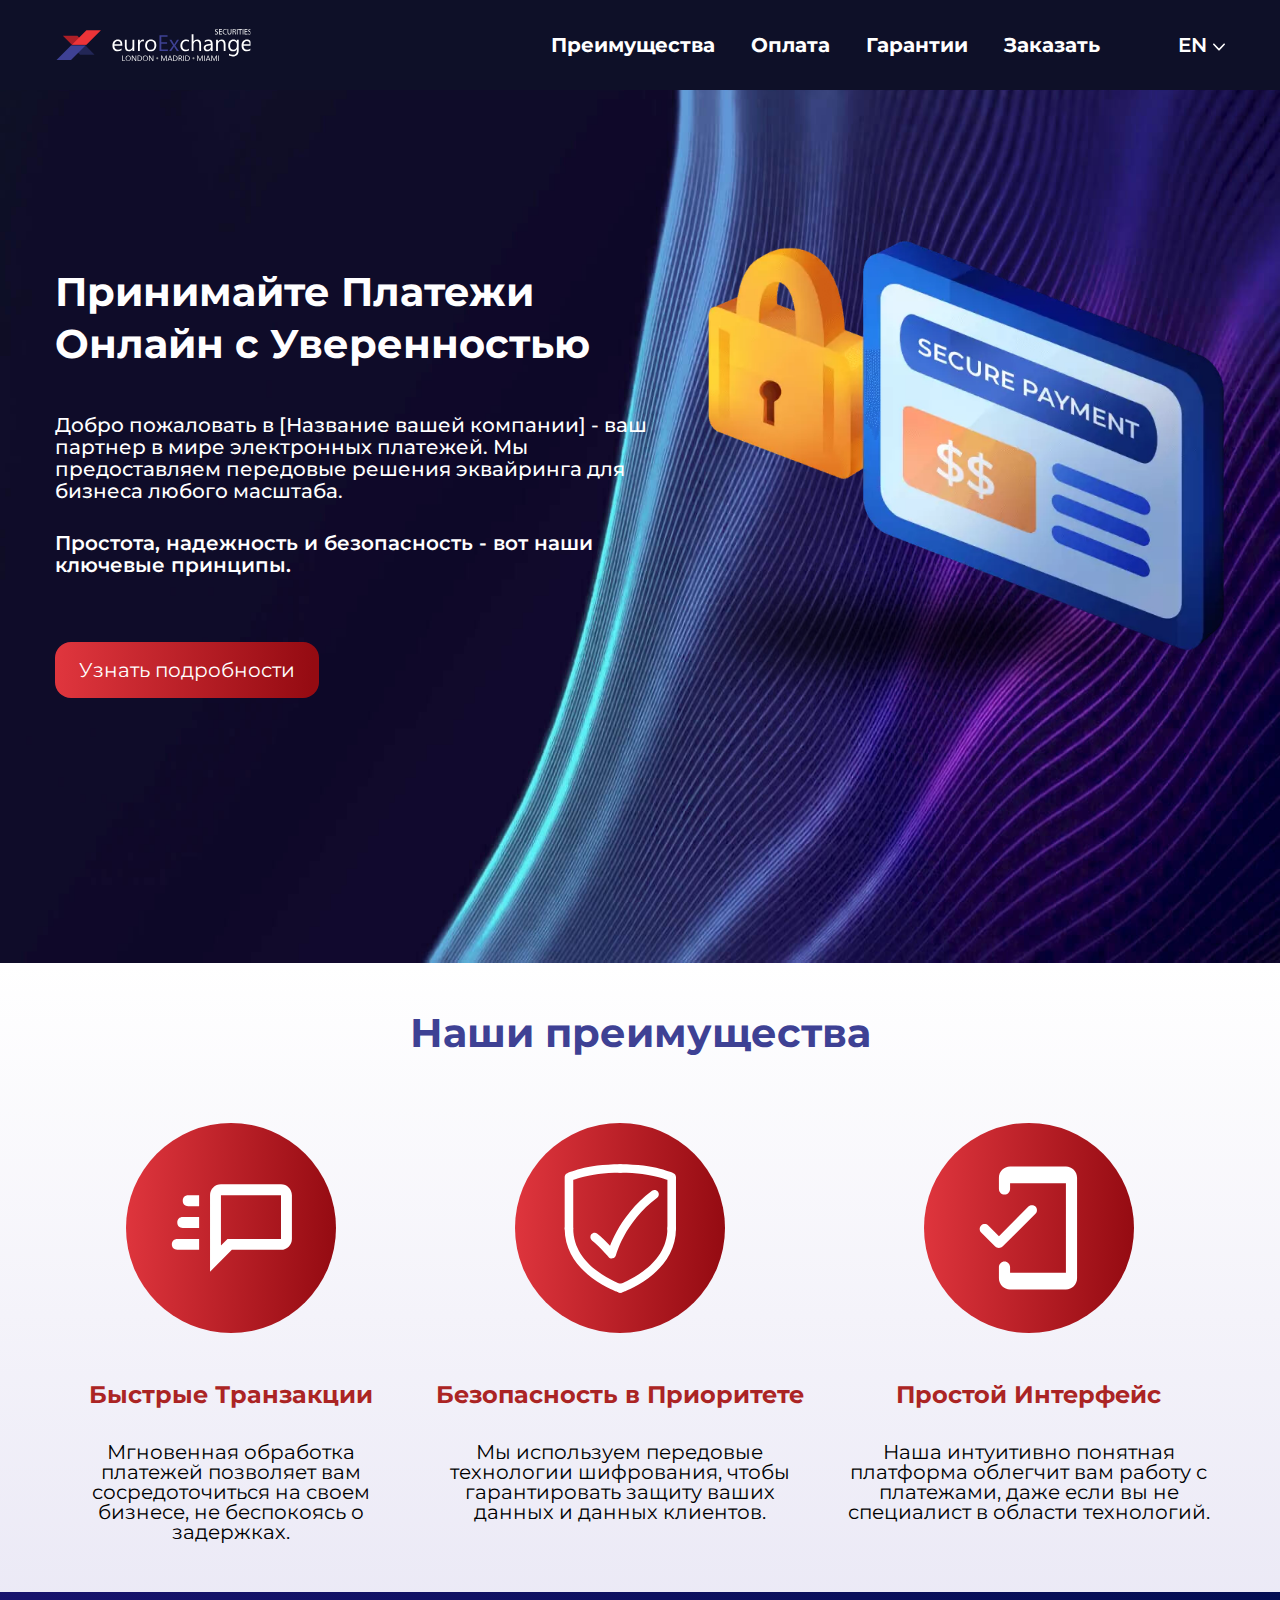
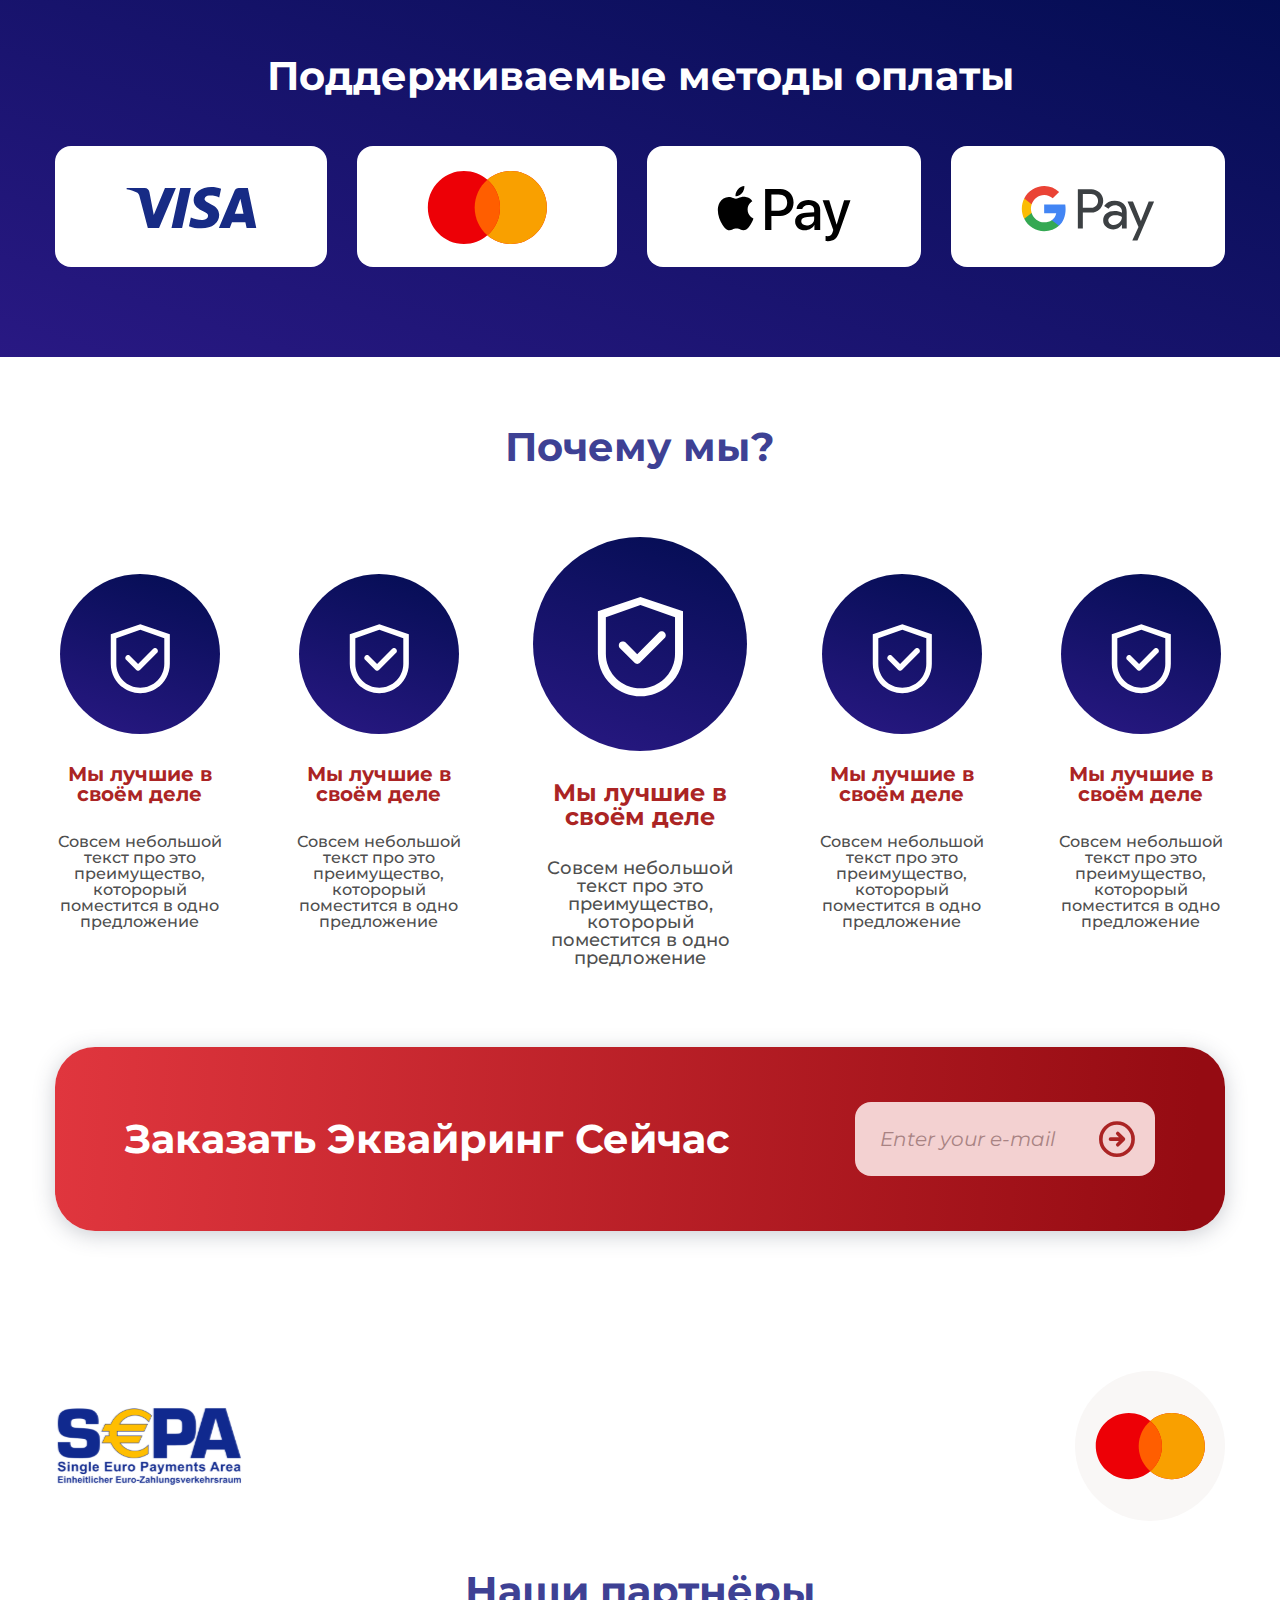
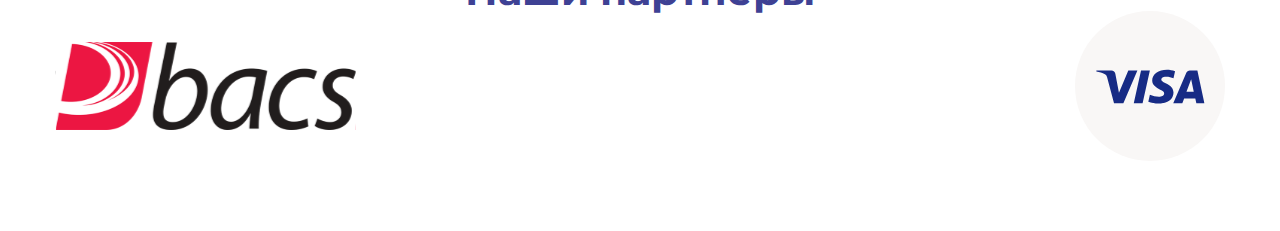
==== commit 98b4b4d3: "Add files via upload" ====
--- a/index.html
+++ b/index.html
@@ -5,7 +5,7 @@
 	<meta charset="UTF-8">
 	<meta http-equiv="X-UA-Compatible" content="IE=edge">
 	<meta name="viewport" content="width=device-width, initial-scale=1.0">
-	<title data-lang="home_page-title">euroExchange</title>
+	<title>euroExchange</title>
 	<link rel="stylesheet" href="css/style.min.css">
 </head>
 
--- a/css/style.min.css
+++ b/css/style.min.css
@@ -1,6 +1,8 @@
-@import url("https://fonts.googleapis.com/css?family=Montserrat:regular,500,600,700,200italic,italic&display=swap");*{padding:0;margin:0;border:0}*,*:before,*:after{-webkit-box-sizing:border-box;box-sizing:border-box}:focus,:active{outline:none}a:focus,a:active{outline:none}nav,footer,header,aside{display:block}html,body{height:100%;width:100%;font-size:100%;line-height:1;font-size:14px;-ms-text-size-adjust:100%;-moz-text-size-adjust:100%;-webkit-text-size-adjust:100%}input,button,textarea{font-family:inherit}input::-ms-clear{display:none}button{cursor:pointer}button::-moz-focus-inner{padding:0;border:0}a,a:visited{text-decoration:none}a:hover{text-decoration:none}ul li{list-style:none}img{vertical-align:top}h1,h2,h3,h4,h5,h6{font-size:inherit;font-weight:inherit}table{border-collapse:collapse;border-spacing:0}body{font-family:"Montserrat", sans-serif;font-size:20px;color:#0e1028}body._lock{overflow:hidden}[class*="__container"]{max-width:1200px;margin:0 auto;padding:0 15px}.title{font-size:40px;font-weight:700}@media (max-width: 992px){.title{text-align:center}.title:not(:last-child){margin-bottom:50px}}@media (max-width: 767px){.title{font-size:28px}}.title_w{color:#fff}.title_blue{color:#3e4194}.btn{display:inline-block;color:#fff;background:linear-gradient(273deg, #950b12 2.78%, #e2373f 102.26%);padding:18px 24px;border-radius:16px;-webkit-transition:-webkit-transform 0.3s ease 0s;transition:-webkit-transform 0.3s ease 0s;transition:transform 0.3s ease 0s;transition:transform 0.3s ease 0s, -webkit-transform 0.3s ease 0s;text-align:center;cursor:pointer}@media (any-hover: hover){.btn:hover{-webkit-transform:scale(1.05);transform:scale(1.05)}}@media (max-width: 992px){.btn{text-align:center}}@media (max-width: 767px){.btn{font-size:16px}}.wrapper{display:-webkit-box;display:-ms-flexbox;display:flex;-webkit-box-orient:vertical;-webkit-box-direction:normal;-ms-flex-direction:column;flex-direction:column;min-height:100%;overflow:hidden}.header{position:fixed;z-index:9999;width:100%;top:0;left:0;background:#0e1028}.header__container{display:-webkit-box;display:-ms-flexbox;display:flex;-webkit-box-align:center;-ms-flex-align:center;align-items:center;min-height:60px;padding:10px 15px}.header__logo{z-index:10;-webkit-box-flex:1;-ms-flex:1 1 auto;flex:1 1 auto;margin-right:10px}.header__logo img{max-width:100%}.header__menu:not(:last-child){margin-right:78px}@media (max-width: 1080px){.header__menu:not(:last-child){margin-right:36px}}.header__actions{z-index:10}@media (max-width: 992px){.header__actions_pc{display:none}}@media (max-width: 992px){.menu__body{z-index:2;position:fixed;width:100%;height:100%;top:-100%;left:0;background:#0e1028;padding:130px 30px 30px 30px;-webkit-transition:all 0.3s ease 0s;transition:all 0.3s ease 0s;overflow:auto}.menu__body::before{content:"";z-index:2;position:fixed;width:100%;top:-100%;left:0;height:85px;background:#0a0c1d;z-index:2;-webkit-transition:all 0.3s ease 0s;transition:all 0.3s ease 0s}}@media (max-width: 992px) and (max-width: 992px){.menu__body::before{height:80px}}@media (max-width: 992px){.menu__body._active{top:0}.menu__body._active::before{content:"";top:0}}.menu__list{display:block;text-align:center}@media (min-width: 993px){.menu__list{display:-webkit-box;display:-ms-flexbox;display:flex;-ms-flex-wrap:wrap;flex-wrap:wrap;-webkit-box-align:center;-ms-flex-align:center;align-items:center;-webkit-column-gap:36px;column-gap:36px}}.menu__item_logo{padding:0 68px}@media (max-width: 1080px){.menu__item_logo{padding:0px}}@media (max-width: 992px){.menu__item_logo{display:none}}@media (max-width: 992px){.menu__item{margin-bottom:30px}}.menu__link{color:#fff;font-weight:700;-webkit-transition:color 0.3s ease 0s;transition:color 0.3s ease 0s}@media (any-hover: hover){.menu__link:hover{color:#ff464f}}@media (max-width: 992px){.menu__link{font-size:30px}}.actions-header__dropdown{min-width:45px;position:relative}.actions-header__select{display:-webkit-box;display:-ms-flexbox;display:flex;gap:6px;-webkit-box-align:center;-ms-flex-align:center;align-items:center;cursor:pointer}.actions-header__selected{color:#fff;font-weight:600;-webkit-transition:color 0.3s ease 0s;transition:color 0.3s ease 0s}@media (any-hover: hover){.actions-header__selected:hover{color:#ff464f}}.actions-header__caret{fill:#fff;-webkit-transition:fill,+@import url("https://fonts.googleapis.com/css?family=Montserrat:regular,500,600,700,200italic,italic&display=swap");*{padding:0;margin:0;border:0}*,*:before,*:after{-webkit-box-sizing:border-box;box-sizing:border-box}:focus,:active{outline:none}a:focus,a:active{outline:none}nav,footer,header,aside{display:block}html,body{height:100%;width:100%;font-size:100%;line-height:1;font-size:14px;-ms-text-size-adjust:100%;-moz-text-size-adjust:100%;-webkit-text-size-adjust:100%}input,button,textarea{font-family:inherit}input::-ms-clear{display:none}button{cursor:pointer}button::-moz-focus-inner{padding:0;border:0}a,a:visited{text-decoration:none}a:hover{text-decoration:none}ul li{list-style:none}img{vertical-align:top}h1,h2,h3,h4,h5,h6{font-size:inherit;font-weight:inherit}table{border-collapse:collapse;border-spacing:0}body{font-family:"Montserrat", sans-serif;font-size:20px;color:#0e1028}body._lock{overflow:hidden}[class*="__container"]{max-width:1200px;margin:0 auto;padding:0 15px}.title{font-size:40px;font-weight:700}@media (max-width: 992px){.title{text-align:center}.title:not(:last-child){margin-bottom:50px}}@media (max-width: 767px){.title{font-size:28px}}.title_w{color:#fff}.title_blue{color:#3e4194}.btn{display:inline-block;color:#fff;background:linear-gradient(273deg, #950b12 2.78%, #e2373f 102.26%);padding:18px 24px;border-radius:16px;-webkit-transition:-webkit-transform 0.3s ease 0s;transition:-webkit-transform 0.3s ease 0s;transition:transform 0.3s ease 0s;transition:transform 0.3s ease 0s, -webkit-transform 0.3s ease 0s;text-align:center;cursor:pointer}@media (any-hover: hover){.btn:hover{-webkit-transform:scale(1.05);transform:scale(1.05)}}@media (max-width: 992px){.btn{text-align:center}}@media (max-width: 767px){.btn{font-size:16px}}.wrapper{display:-webkit-box;display:-ms-flexbox;display:flex;-webkit-box-orient:vertical;-webkit-box-direction:normal;-ms-flex-direction:column;flex-direction:column;min-height:100%;overflow:hidden}.header{position:fixed;z-index:9999;width:100%;top:0;left:0;background:#0e1028}.header__container{display:-webkit-box;display:-ms-flexbox;display:flex;-webkit-box-align:center;-ms-flex-align:center;align-items:center;min-height:60px;padding:10px 15px}.header__logo{z-index:10;-webkit-box-flex:1;-ms-flex:1 1 auto;flex:1 1 auto;margin-right:10px}.header__logo img{max-width:100%}.header__menu:not(:last-child){margin-right:78px}@media (max-width: 1080px){.header__menu:not(:last-child){margin-right:36px}}.header__actions{z-index:10}@media (max-width: 992px){.header__actions_pc{display:none}}@media (max-width: 992px){.menu__body{z-index:2;position:fixed;width:100%;height:100%;top:-100%;left:0;background:#0e1028;padding:130px 30px 30px 30px;-webkit-transition:top 0.3s ease 0s;transition:top 0.3s ease 0s;overflow:auto}.menu__body::before{content:"";z-index:2;position:fixed;width:100%;top:-100%;left:0;height:85px;background:#0a0c1d;z-index:2;-webkit-transition:top 0.3s ease 0s;transition:top 0.3s ease 0s}}@media (max-width: 992px) and (max-width: 992px){.menu__body::before{height:80px}}@media (max-width: 992px){.menu__body._active{top:0}.menu__body._active::before{content:"";top:0}}.menu__list{display:block;text-align:center}@media (min-width: 993px){.menu__list{display:-webkit-box;display:-ms-flexbox;display:flex;-ms-flex-wrap:wrap;flex-wrap:wrap;-webkit-box-align:center;-ms-flex-align:center;align-items:center;-webkit-column-gap:36px;column-gap:36px}}.menu__item_logo{padding:0 68px}@media (max-width: 1080px){.menu__item_logo{padding:0px}}@media (max-width: 992px){.menu__item_logo{display:none}}@media (max-width: 992px){.menu__item{margin-bottom:30px}}.menu__link{color:#fff;font-weight:700;-webkit-transition:color 0.3s ease 0s;transition:color 0.3s ease 0s}@media (any-hover: hover){.menu__link:hover{color:#ff464f}}@media (max-width: 992px){.menu__link{font-size:30px}}.actions-header__dropdown{min-width:45px;position:relative}.actions-header__select{display:-webkit-box;display:-ms-flexbox;display:flex;gap:6px;-webkit-box-align:center;-ms-flex-align:center;align-items:center;cursor:pointer}.actions-header__selected{color:#fff;font-weight:600;-webkit-transition:color 0.3s ease 0s;transition:color 0.3s ease 0s}@media (any-hover: hover){.actions-header__selected:hover{color:#ff464f}}.actions-header__caret{fill:#fff;-webkit-transition:fill,  -webkit-transform 0.3s ease 0s;transition:fill,  -webkit-transform 0.3s ease 0s;transition:fill,  transform 0.3s ease 0s;transition:fill,  transform 0.3s ease 0s,- -webkit-transform 0.3s ease 0s}.actions-header__caret.caret-rotate{-webkit-transform:rotate(180deg);transform:rotate(180deg)}@media (any-hover: hover){.actions-header__caret{-webkit-transition:fill 0.3s ease 0s;transition:fill 0.3s ease 0s}.actions-header__caret:hover{fill:#ff464f}}.actions-header__menu-list{padding:10px 5px;background:#ff464f;border-radius:4px;color:#0e1028;position:absolute;top:22px;left:43%;width:100%;-webkit-transform:translateX(-43%);transform:translateX(-43%);opacity:0;display:none;-webkit-transition:0.3s;transition:0.3s;z-index:1}.actions-header__menu-list.menu-open{display:block;opacity:1}.actions-header__menu-item{padding:3px 5px;border-radius:4px;cursor:pointer;-webkit-transition:all 0.3s ease 0s;transition:all 0.3s ease 0s}.actions-header__menu-item:not(:last-child){margin-bottom:18px}.actions-header__menu-item.active{background:#fff}@media (any-hover: hover){.actions-header__menu-item.active:hover{background:#0e1028;color:#fff}}.icon-menu{display:none;margin-left:15px}@media (max-width: 992px){.icon-menu{background:transparent;padding:11px;display:block;position:relative;width:30px;-webkit-box-flex:0;-ms-flex:0 0 30px;flex:0 0 30px;height:18px;z-index:5;cursor:pointer}.icon-menu span,.icon-menu::before,.icon-menu::after{content:"";-webkit-transition:all 0.3s ease 0s;transition:all 0.3s ease 0s;right:0;position:absolute;width:100%;height:4px;border-radius:3px;background-color:#fff}.icon-menu::before{top:0}.icon-menu::after{bottom:0}.icon-menu span{top:calc(46% - 1px)}.icon-menu._active span{width:0px}.icon-menu._active::before{top:calc(50% - 0.5px);-webkit-transform:rotate(-45deg);transform:rotate(-45deg)}.icon-menu._active::after{bottom:calc(50% - 3px);-webkit-transform:rotate(45deg);transform:rotate(45deg)}}.hero{padding:240px 0 240px 0;background:url("../img/hero/bg.jpg") 0 0/100% 100% no-repeat,#0e0b27}@media (max-width: 525px){.hero{background:url("../img/hero/bg-mob.png") 0 0/100% 100% no-repeat,#0e0b27}}@media (max-width: 992px){.hero{padding:180px 0 0 0}}@media (max-width: 767px){.hero{padding:120px 0 0 0}}@media (max-width: 525px){.hero{padding:120px 0 60px 0}}@media (max-width: 480px){.hero{padding:110px 0 50px 0}}.hero__container{display:-webkit-box;display:-ms-flexbox;display:flex;-webkit-box-align:center;-ms-flex-align:center;align-items:center}@media (max-width: 992px){.hero__container{-webkit-box-orient:vertical;-webkit-box-direction:normal;-ms-flex-direction:column;flex-direction:column;row-gap:30px}}.hero__content{-webkit-box-flex:0;-ms-flex:0 0 51%;flex:0 0 51%;margin-right:20px}@media (max-width: 992px){.hero__content{display:-webkit-box;display:-ms-flexbox;display:flex;-webkit-box-orient:vertical;-webkit-box-direction:normal;-ms-flex-direction:column;flex-direction:column;-webkit-box-flex:1;-ms-flex:1 1 100%;flex:1 1 100%;margin-right:0px}}.hero__title{line-height:130%}.hero__title:not(:last-child){margin-bottom:44px}@media (max-width: 992px){.hero__title{text-align:center}.hero__title:not(:last-child){margin-bottom:30px}}@media (max-width: 767px){.hero__title{font-size:32px}}.hero__desc{font-size:20px;font-weight:500;color:#fff;line-height:110%}.hero__desc span{display:inline-block;font-weight:600;padding-top:30px}.hero__desc:not(:last-child){margin-bottom:66px}@media (max-width: 992px){.hero__desc{text-align:center}.hero__desc:not(:last-child){margin-bottom:30px}}@media (max-width: 767px){.hero__desc{font-size:16px}}.hero__btn{-ms-flex-item-align:center;-ms-grid-row-align:center;align-self:center}.hero__picture img{max-width:100%}@media (max-width: 525px){.hero__picture{display:none}}.advantages{position:relative;overflow:hidden;z-index:1;padding:50px 0 50px 0;background:-webkit-gradient(linear, left bottom, left top, from(rgba(157,148,210,0.2)), to(rgba(0,0,0,0))),#fff;background:linear-gradient(0deg, rgba(157,148,210,0.2) 0%, rgba(0,0,0,0) 100%),#fff}@media (min-width: 1459px){.advantages::before{content:"";position:absolute;width:265px;height:100%;top:0;left:0;background:url("../img/advantages/l-dec.svg") 0 0 no-repeat}.advantages::after{content:"";position:absolute;width:180px;height:100%;top:0;right:0;background:url("../img/advantages/r-dec.svg") 0 0 no-repeat}}.advantages__title{text-align:center}.advantages__title:not(:last-child){margin-bottom:70px}@media (max-width: 992px){.advantages__title:not(:last-child){margin-bottom:50px}}.advantages__row{display:-webkit-box;display:-ms-flexbox;display:flex;gap:28px}@media (max-width: 767px){.advantages__row{-webkit-box-orient:vertical;-webkit-box-direction:normal;-ms-flex-direction:column;flex-direction:column}}.advantages__item{display:-webkit-box;display:-ms-flexbox;display:flex;-webkit-box-orient:vertical;-webkit-box-direction:normal;-ms-flex-direction:column;flex-direction:column;-webkit-box-align:center;-ms-flex-align:center;align-items:center;text-align:center}.advantages__icon{background:linear-gradient(273deg, #950b12 2.78%, #e2373f 102.26%);-webkit-filter:drop-shadow(0px 0px 0px rgba(50,54,78,0.1)) drop-shadow(0px 3px 7px rgba(50,54,78,0.1)) drop-shadow(0px 13px 13px rgba(50,54,78,0.09)) drop-shadow(0px 29px 18px rgba(50,54,78,0.05)) drop-shadow(0px 52px 21px rgba(50,54,78,0.01)) drop-shadow(0px 81px 23px rgba(50,54,78,0));filter:drop-shadow(0px 0px 0px rgba(50,54,78,0.1)) drop-shadow(0px 3px 7px rgba(50,54,78,0.1)) drop-shadow(0px 13px 13px rgba(50,54,78,0.09)) drop-shadow(0px 29px 18px rgba(50,54,78,0.05)) drop-shadow(0px 52px 21px rgba(50,54,78,0.01)) drop-shadow(0px 81px 23px rgba(50,54,78,0));border-radius:100%;display:-webkit-box;display:-ms-flexbox;display:flex;-webkit-box-pack:center;-ms-flex-pack:center;justify-content:center;-webkit-box-align:center;-ms-flex-align:center;align-items:center;width:210px;height:210px}.advantages__icon:not(:last-child){margin-bottom:50px}@media (max-width: 992px){.advantages__icon{width:160px;height:160px}.advantages__icon img{width:90px;height:90px}}.advantages__label{display:block;z-index:10;color:#ab2424;font-size:24px;font-weight:700}.advantages__label:not(:last-child){margin-bottom:35px}.advantages__desc{position:relative;display:block;z-index:11;color:#000}.payment{padding:64px 0 90px 0;background:linear-gradient(18deg, #2e1a8a -13.63%, #000c4e 108.15%)}@media (max-width: 767px){.payment{padding:64px 0 80px 0}}.payment__title{text-align:center}.payment__title:not(:last-child){margin-bottom:50px}.payment__row{display:-webkit-box;display:-ms-flexbox;display:flex;-ms-flex-wrap:wrap;flex-wrap:wrap;-webkit-box-pack:center;-ms-flex-pack:center;justify-content:center;-webkit-box-align:center;-ms-flex-align:center;align-items:center;gap:30px}.payment__item{padding:40px 70px;background-color:#fff;border-radius:16px;max-height:121px}.payment__item:nth-child(2) img{margin-top:-15px}.why-us{padding:70px 0}@media (max-width: 767px){.why-us{padding:50px 0}}.why-us__title{text-align:center}.why-us__title:not(:last-child){margin-bottom:70px}@media (max-width: 992px){.why-us__title:not(:last-child){margin-bottom:50px}}.why-us__title_nb:not(:last-child){margin-bottom:0px}@media (max-width: 992px){.why-us__title_nb{font-size:24px}}.why-us__row{display:-webkit-box;display:-ms-flexbox;display:flex;-webkit-box-align:center;-ms-flex-align:center;align-items:center;gap:30px 70px}.why-us__row:not(:last-child){margin-bottom:80px}@media (max-width: 1200px){.why-us__row{gap:30px 30px}}@media (max-width: 992px){.why-us__row{-webkit-box-orient:vertical;-webkit-box-direction:normal;-ms-flex-direction:column;flex-direction:column}.why-us__row:not(:last-child){margin-bottom:50px}}.why-us__item{text-align:center;display:-webkit-box;display:-ms-flexbox;display:flex;-webkit-box-orient:vertical;-webkit-box-direction:normal;-ms-flex-direction:column;flex-direction:column;-webkit-box-align:center;-ms-flex-align:center;align-items:center}.why-us__icon{background:linear-gradient(18deg, #2e1a8a -13.63%, #000c4e 108.15%);-webkit-filter:drop-shadow(0px 0px 0px rgba(32,38,49,0.1)) drop-shadow(0px 2px 5px rgba(32,38,49,0.1)) drop-shadow(0px 8px 8px rgba(32,38,49,0.09)) drop-shadow(0px 18px 11px rgba(32,38,49,0.05)) drop-shadow(0px 33px 13px rgba(32,38,49,0.01)) drop-shadow(0px 51px 14px rgba(32,38,49,0));filter:drop-shadow(0px 0px 0px rgba(32,38,49,0.1)) drop-shadow(0px 2px 5px rgba(32,38,49,0.1)) drop-shadow(0px 8px 8px rgba(32,38,49,0.09)) drop-shadow(0px 18px 11px rgba(32,38,49,0.05)) drop-shadow(0px 33px 13px rgba(32,38,49,0.01)) drop-shadow(0px 51px 14px rgba(32,38,49,0));padding:50px;border-radius:100%;width:160px;height:160px}.why-us__icon:not(:last-child){margin-bottom:30px}.why-us__icon img{height:70px;width:60px}@media (min-width: 1025px){.why-us__icon_main{padding:60px;width:214px;height:214px}.why-us__icon_main img{width:90px;height:100px}}.why-us__label{color:#ab2424;font-weight:700}.why-us__label:not(:last-child){margin-bottom:30px}@media (min-width: 1025px){.why-us__label_main{font-size:24px}}.why-us__desc{font-size:16px;color:#4f4f4f;font-weight:500}@media (min-width: 1025px){.why-us__desc_main{font-size:18px}}.why-us__form{padding:55px 70px;border-radius:40px;background:linear-gradient(273deg, #950b12 2.78%, #e2373f 102.26%);-webkit-box-shadow:0px 4px 21px 0px rgba(53,59,79,0.25);box-shadow:0px 4px 21px 0px rgba(53,59,79,0.25)}@media (max-width: 992px){.why-us__form{padding:25px}}@media (max-width: 767px){.why-us__form{border-radius:16px}}.why-us__wrapper{display:-webkit-box;display:-ms-flexbox;display:flex;-webkit-box-align:center;-ms-flex-align:center;align-items:center;-webkit-box-pack:justify;-ms-flex-pack:justify;justify-content:space-between;gap:15px}@media (max-width: 767px){.why-us__wrapper{-webkit-box-orient:vertical;-webkit-box-direction:normal;-ms-flex-direction:column;flex-direction:column}}.why-us__label{position:relative}.why-us__input{display:inline-block;padding:25px 65px 25px 25px;border-radius:16px;background:#f3d1d1;width:100%;max-width:300px;font-size:20px}.why-us__input::-webkit-input-placeholder{color:#a88383;font-style:italic;font-size:20px}.why-us__input:-ms-input-placeholder{color:#a88383;font-style:italic;font-size:20px}.why-us__input::-ms-input-placeholder{color:#a88383;font-style:italic;font-size:20px}.why-us__input::placeholder{color:#a88383;font-style:italic;font-size:20px}@media (max-width: 767px){.why-us__input{font-size:16px}.why-us__input::-webkit-input-placeholder{font-size:16px}.why-us__input:-ms-input-placeholder{font-size:16px}.why-us__input::-ms-input-placeholder{font-size:16px}.why-us__input::placeholder{font-size:16px}}.why-us__form-btn{background-color:transparent;position:absolute;width:32px;height:32px;top:25%;right:8%}.partners{padding:70px 0}@media (max-width: 767px){.partners{padding:25px 0 50px 0}}@media (max-width: 480px){.partners__body{display:-webkit-box;display:-ms-flexbox;display:flex;-webkit-box-align:center;-ms-flex-align:center;align-items:center;-webkit-box-pack:center;-ms-flex-pack:center;justify-content:center;-webkit-box-orient:horizontal;-webkit-box-direction:reverse;-ms-flex-direction:row-reverse;flex-direction:row-reverse;gap:10px}}.partners__row{display:-webkit-box;display:-ms-flexbox;display:flex;-webkit-box-align:center;-ms-flex-align:center;align-items:center;-webkit-box-pack:justify;-ms-flex-pack:justify;justify-content:space-between}@media (min-width: 481px){.partners__row:not(:last-child){margin-bottom:50px}}@media (max-width: 480px){.partners__row{gap:10px;-webkit-box-orient:horizontal;-webkit-box-direction:reverse;-ms-flex-direction:row-reverse;flex-direction:row-reverse}}.partners__item{display:-webkit-box;display:-ms-flexbox;display:flex;-webkit-box-pack:center;-ms-flex-pack:center;justify-content:center;-webkit-box-align:center;-ms-flex-align:center;align-items:center}@media (max-width: 767px){.partners__item{width:150px}}@media (max-width: 480px){.partners__item{width:65px}}.partners__item img{max-width:100%}.partners__item:nth-child(2),.partners__item:nth-child(4){background-color:#f9f7f6;padding:20px;border-radius:100%;width:150px;height:150px}@media (max-width: 480px){.partners__item:nth-child(2),.partners__item:nth-child(4){padding:10px;width:70px;height:70px}}.partners__title{text-align:center}@media (max-width: 480px){.partners__title_pc{display:none}}@media (min-width: 481px){.partners__title_mob{display:none}}
+ -webkit-transform 0.3s ease 0s}.actions-header__caret.caret-rotate{-webkit-transform:rotate(180deg);transform:rotate(180deg)}@media (any-hover: hover){.actions-header__caret{-webkit-transition:fill 0.3s ease 0s;transition:fill 0.3s ease 0s}.actions-header__caret:hover{fill:#ff464f}}.actions-header__menu-list{padding:10px 5px;background:#ff464f;border-radius:4px;color:#0e1028;position:absolute;top:22px;left:43%;width:100%;-webkit-transform:translateX(-43%);transform:translateX(-43%);opacity:0;display:none;-webkit-transition:0.3s;transition:0.3s;z-index:1}.actions-header__menu-list.menu-open{display:block;opacity:1}.actions-header__menu-item{padding:3px 5px;border-radius:4px;cursor:pointer;-webkit-transition:background 0.3s ease 0s,+ color 0.3s ease 0s;transition:background 0.3s ease 0s,+ color 0.3s ease 0s}.actions-header__menu-item:not(:last-child){margin-bottom:18px}.actions-header__menu-item.active{background:#fff}@media (any-hover: hover){.actions-header__menu-item.active:hover{background:#0e1028;color:#fff}}.icon-menu{display:none;margin-left:15px}@media (max-width: 992px){.icon-menu{background:transparent;padding:11px;display:block;position:relative;width:30px;-webkit-box-flex:0;-ms-flex:0 0 30px;flex:0 0 30px;height:18px;z-index:5;cursor:pointer}.icon-menu span,.icon-menu::before,.icon-menu::after{content:"";-webkit-transition:all 0.3s ease 0s;transition:all 0.3s ease 0s;right:0;position:absolute;width:100%;height:4px;border-radius:3px;background-color:#fff}.icon-menu::before{top:0}.icon-menu::after{bottom:0}.icon-menu span{top:calc(46% - 1px)}.icon-menu._active span{width:0px}.icon-menu._active::before{top:calc(50% - 0.5px);-webkit-transform:rotate(-45deg);transform:rotate(-45deg)}.icon-menu._active::after{bottom:calc(50% - 3px);-webkit-transform:rotate(45deg);transform:rotate(45deg)}}.hero{padding:240px 0 240px 0;background:url("../img/hero/bg.jpg") 0 0/100% 100% no-repeat,#0e0b27}@media (max-width: 525px){.hero{background:url("../img/hero/bg-mob.png") 0 0/100% 100% no-repeat,#0e0b27}}@media (max-width: 992px){.hero{padding:180px 0 0 0}}@media (max-width: 767px){.hero{padding:120px 0 0 0}}@media (max-width: 525px){.hero{padding:120px 0 60px 0}}@media (max-width: 480px){.hero{padding:110px 0 50px 0}}.hero__container{display:-webkit-box;display:-ms-flexbox;display:flex;-webkit-box-align:center;-ms-flex-align:center;align-items:center}@media (max-width: 992px){.hero__container{-webkit-box-orient:vertical;-webkit-box-direction:normal;-ms-flex-direction:column;flex-direction:column;row-gap:30px}}.hero__content{-webkit-box-flex:0;-ms-flex:0 0 51%;flex:0 0 51%;margin-right:20px}@media (max-width: 992px){.hero__content{display:-webkit-box;display:-ms-flexbox;display:flex;-webkit-box-orient:vertical;-webkit-box-direction:normal;-ms-flex-direction:column;flex-direction:column;-webkit-box-flex:1;-ms-flex:1 1 100%;flex:1 1 100%;margin-right:0px}}.hero__title{line-height:130%}.hero__title:not(:last-child){margin-bottom:44px}@media (max-width: 992px){.hero__title{text-align:center}.hero__title:not(:last-child){margin-bottom:30px}}@media (max-width: 767px){.hero__title{font-size:32px}}.hero__desc{font-size:20px;font-weight:500;color:#fff;line-height:110%}.hero__desc span{display:inline-block;font-weight:600;padding-top:30px}.hero__desc:not(:last-child){margin-bottom:66px}@media (max-width: 992px){.hero__desc{text-align:center}.hero__desc:not(:last-child){margin-bottom:30px}}@media (max-width: 767px){.hero__desc{font-size:16px}}.hero__btn{-ms-flex-item-align:center;-ms-grid-row-align:center;align-self:center}.hero__picture img{max-width:100%}@media (max-width: 525px){.hero__picture{display:none}}.advantages{position:relative;overflow:hidden;z-index:1;padding:50px 0 50px 0;background:-webkit-gradient(linear, left bottom, left top, from(rgba(157,148,210,0.2)), to(rgba(0,0,0,0))),#fff;background:linear-gradient(0deg, rgba(157,148,210,0.2) 0%, rgba(0,0,0,0) 100%),#fff}@media (min-width: 1459px){.advantages::before{content:"";position:absolute;width:265px;height:100%;top:0;left:0;background:url("../img/advantages/l-dec.svg") 0 0 no-repeat}.advantages::after{content:"";position:absolute;width:180px;height:100%;top:0;right:0;background:url("../img/advantages/r-dec.svg") 0 0 no-repeat}}.advantages__title{text-align:center}.advantages__title:not(:last-child){margin-bottom:70px}@media (max-width: 992px){.advantages__title:not(:last-child){margin-bottom:50px}}.advantages__row{display:-webkit-box;display:-ms-flexbox;display:flex;gap:28px}@media (max-width: 767px){.advantages__row{-webkit-box-orient:vertical;-webkit-box-direction:normal;-ms-flex-direction:column;flex-direction:column}}.advantages__item{display:-webkit-box;display:-ms-flexbox;display:flex;-webkit-box-orient:vertical;-webkit-box-direction:normal;-ms-flex-direction:column;flex-direction:column;-webkit-box-align:center;-ms-flex-align:center;align-items:center;text-align:center}.advantages__icon{background:linear-gradient(273deg, #950b12 2.78%, #e2373f 102.26%);border-radius:100%;display:-webkit-box;display:-ms-flexbox;display:flex;-webkit-box-pack:center;-ms-flex-pack:center;justify-content:center;-webkit-box-align:center;-ms-flex-align:center;align-items:center;width:210px;height:210px}.advantages__icon:not(:last-child){margin-bottom:50px}@media (max-width: 992px){.advantages__icon{width:160px;height:160px}.advantages__icon img{width:90px;height:90px}}.advantages__label{display:block;z-index:10;color:#ab2424;font-size:24px;font-weight:700}.advantages__label:not(:last-child){margin-bottom:35px}.advantages__desc{position:relative;display:block;z-index:11;color:#000}.payment{padding:64px 0 90px 0;background:linear-gradient(18deg, #2e1a8a -13.63%, #000c4e 108.15%)}@media (max-width: 767px){.payment{padding:64px 0 80px 0}}.payment__title{text-align:center}.payment__title:not(:last-child){margin-bottom:50px}.payment__row{display:-webkit-box;display:-ms-flexbox;display:flex;-ms-flex-wrap:wrap;flex-wrap:wrap;-webkit-box-pack:center;-ms-flex-pack:center;justify-content:center;-webkit-box-align:center;-ms-flex-align:center;align-items:center;gap:30px}.payment__item{padding:40px 70px;background-color:#fff;border-radius:16px;max-height:121px}.payment__item:nth-child(2) img{margin-top:-15px}.why-us{padding:70px 0}@media (max-width: 767px){.why-us{padding:50px 0}}.why-us__title{text-align:center}.why-us__title:not(:last-child){margin-bottom:70px}@media (max-width: 992px){.why-us__title:not(:last-child){margin-bottom:50px}}.why-us__title_nb:not(:last-child){margin-bottom:0px}@media (max-width: 992px){.why-us__title_nb{font-size:24px}}.why-us__row{display:-webkit-box;display:-ms-flexbox;display:flex;-webkit-box-align:center;-ms-flex-align:center;align-items:center;gap:30px 70px}.why-us__row:not(:last-child){margin-bottom:80px}@media (max-width: 1200px){.why-us__row{gap:30px 30px}}@media (max-width: 992px){.why-us__row{-webkit-box-orient:vertical;-webkit-box-direction:normal;-ms-flex-direction:column;flex-direction:column}.why-us__row:not(:last-child){margin-bottom:50px}}.why-us__item{text-align:center;display:-webkit-box;display:-ms-flexbox;display:flex;-webkit-box-orient:vertical;-webkit-box-direction:normal;-ms-flex-direction:column;flex-direction:column;-webkit-box-align:center;-ms-flex-align:center;align-items:center}.why-us__icon{background:linear-gradient(18deg, #2e1a8a -13.63%, #000c4e 108.15%);padding:50px;border-radius:100%;width:160px;height:160px}.why-us__icon:not(:last-child){margin-bottom:30px}.why-us__icon img{height:70px;width:60px}@media (min-width: 1025px){.why-us__icon_main{padding:60px;width:214px;height:214px}.why-us__icon_main img{width:90px;height:100px}}.why-us__label{color:#ab2424;font-weight:700}.why-us__label:not(:last-child){margin-bottom:30px}@media (min-width: 1025px){.why-us__label_main{font-size:24px}}.why-us__desc{font-size:16px;color:#4f4f4f;font-weight:500}@media (min-width: 1025px){.why-us__desc_main{font-size:18px}}.why-us__form{padding:55px 70px;border-radius:40px;background:linear-gradient(273deg, #950b12 2.78%, #e2373f 102.26%);-webkit-box-shadow:0px 4px 21px 0px rgba(53,59,79,0.25);box-shadow:0px 4px 21px 0px rgba(53,59,79,0.25)}@media (max-width: 992px){.why-us__form{padding:25px}}@media (max-width: 767px){.why-us__form{border-radius:16px}}.why-us__wrapper{display:-webkit-box;display:-ms-flexbox;display:flex;-webkit-box-align:center;-ms-flex-align:center;align-items:center;-webkit-box-pack:justify;-ms-flex-pack:justify;justify-content:space-between;gap:15px}@media (max-width: 767px){.why-us__wrapper{-webkit-box-orient:vertical;-webkit-box-direction:normal;-ms-flex-direction:column;flex-direction:column}}.why-us__label{position:relative}.why-us__input{display:inline-block;padding:25px 65px 25px 25px;border-radius:16px;background:#f3d1d1;width:100%;max-width:300px;font-size:20px}.why-us__input::-webkit-input-placeholder{color:#a88383;font-style:italic;font-size:20px}.why-us__input:-ms-input-placeholder{color:#a88383;font-style:italic;font-size:20px}.why-us__input::-ms-input-placeholder{color:#a88383;font-style:italic;font-size:20px}.why-us__input::placeholder{color:#a88383;font-style:italic;font-size:20px}@media (max-width: 767px){.why-us__input{font-size:16px}.why-us__input::-webkit-input-placeholder{font-size:16px}.why-us__input:-ms-input-placeholder{font-size:16px}.why-us__input::-ms-input-placeholder{font-size:16px}.why-us__input::placeholder{font-size:16px}}.why-us__form-btn{background-color:transparent;position:absolute;width:32px;height:32px;top:25%;right:8%}.partners{padding:70px 0}@media (max-width: 767px){.partners{padding:25px 0 50px 0}}@media (max-width: 480px){.partners__body{display:-webkit-box;display:-ms-flexbox;display:flex;-webkit-box-align:center;-ms-flex-align:center;align-items:center;-webkit-box-pack:center;-ms-flex-pack:center;justify-content:center;-webkit-box-orient:horizontal;-webkit-box-direction:reverse;-ms-flex-direction:row-reverse;flex-direction:row-reverse;gap:10px}}.partners__row{display:-webkit-box;display:-ms-flexbox;display:flex;-webkit-box-align:center;-ms-flex-align:center;align-items:center;-webkit-box-pack:justify;-ms-flex-pack:justify;justify-content:space-between}@media (min-width: 481px){.partners__row:not(:last-child){margin-bottom:50px}}@media (max-width: 480px){.partners__row{gap:10px;-webkit-box-orient:horizontal;-webkit-box-direction:reverse;-ms-flex-direction:row-reverse;flex-direction:row-reverse}}.partners__item{display:-webkit-box;display:-ms-flexbox;display:flex;-webkit-box-pack:center;-ms-flex-pack:center;justify-content:center;-webkit-box-align:center;-ms-flex-align:center;align-items:center}@media (max-width: 767px){.partners__item{width:150px}}@media (max-width: 480px){.partners__item{width:65px}}.partners__item img{max-width:100%}.partners__item:nth-child(2),.partners__item:nth-child(4){background-color:#f9f7f6;padding:20px;border-radius:100%;width:150px;height:150px}@media (max-width: 480px){.partners__item:nth-child(2),.partners__item:nth-child(4){padding:10px;width:70px;height:70px}}.partners__title{text-align:center}@media (max-width: 480px){.partners__title_pc{display:none}}@media (min-width: 481px){.partners__title_mob{display:none}}
